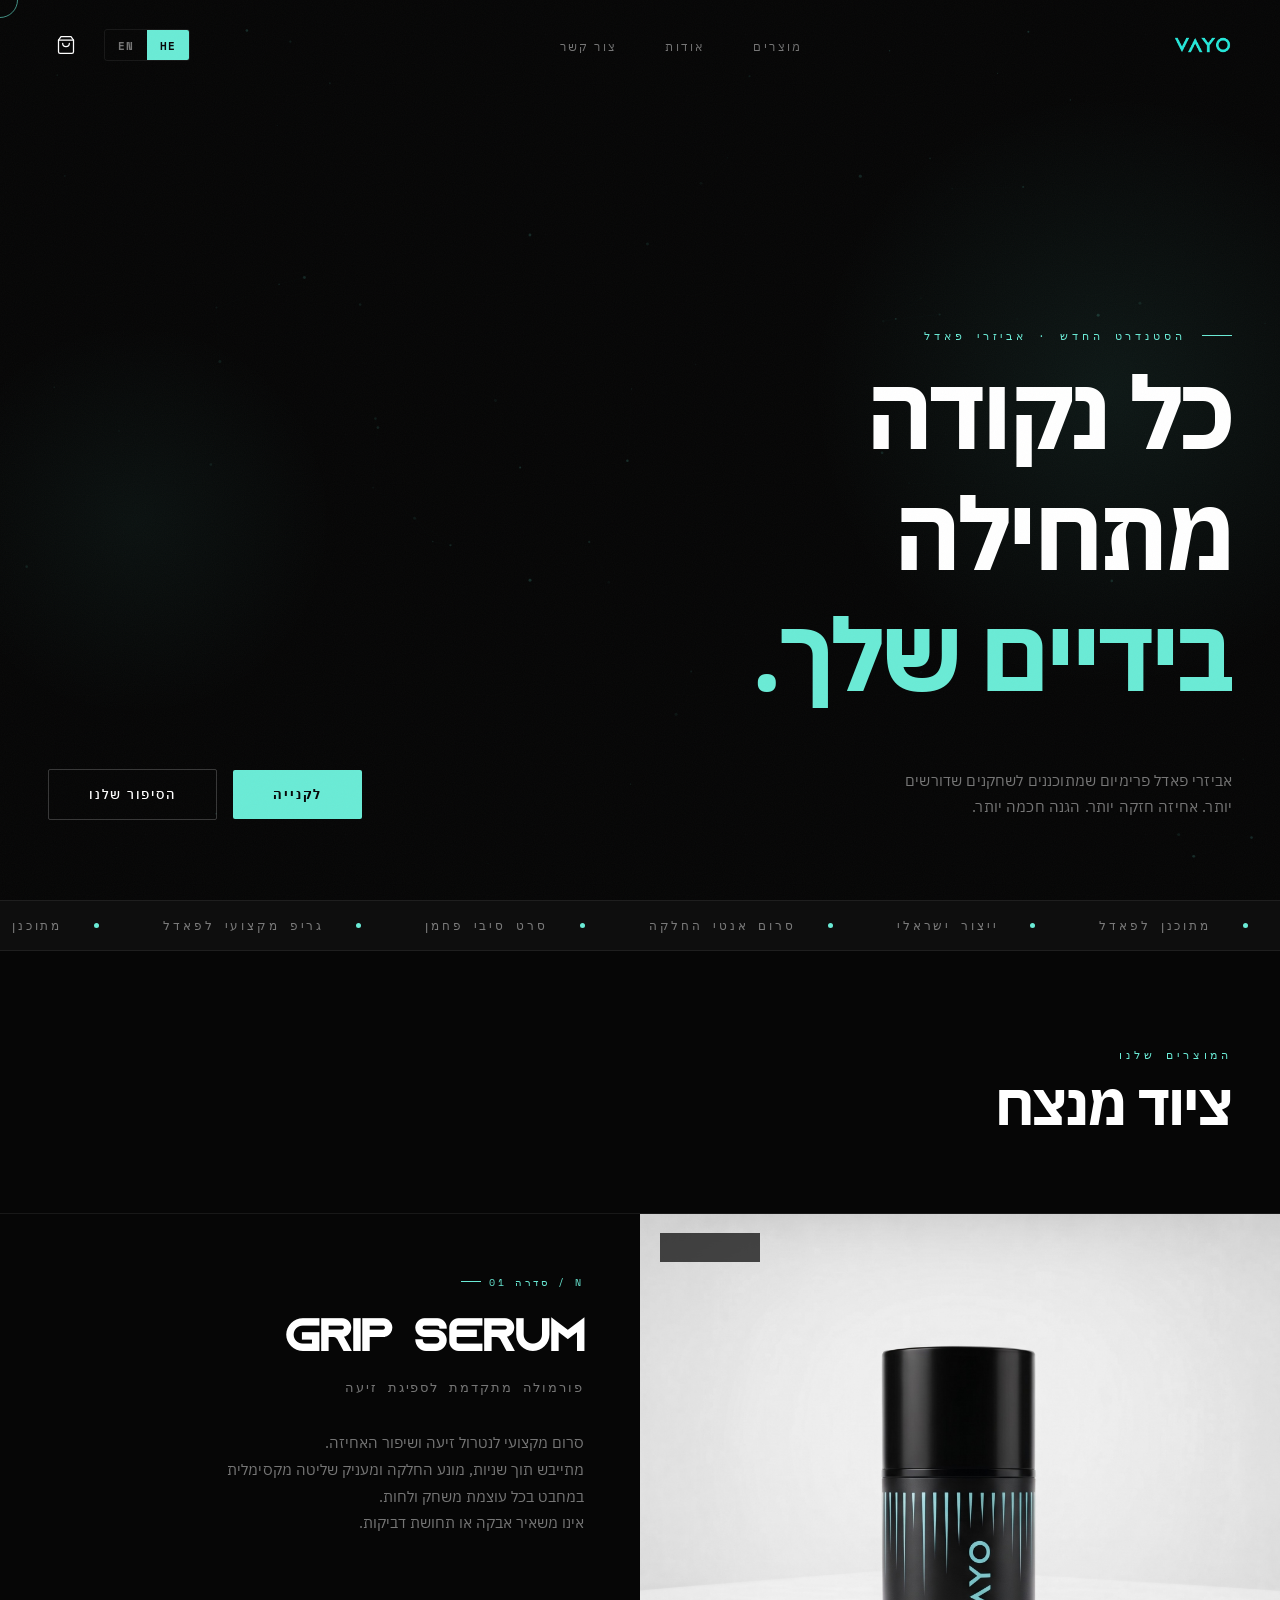
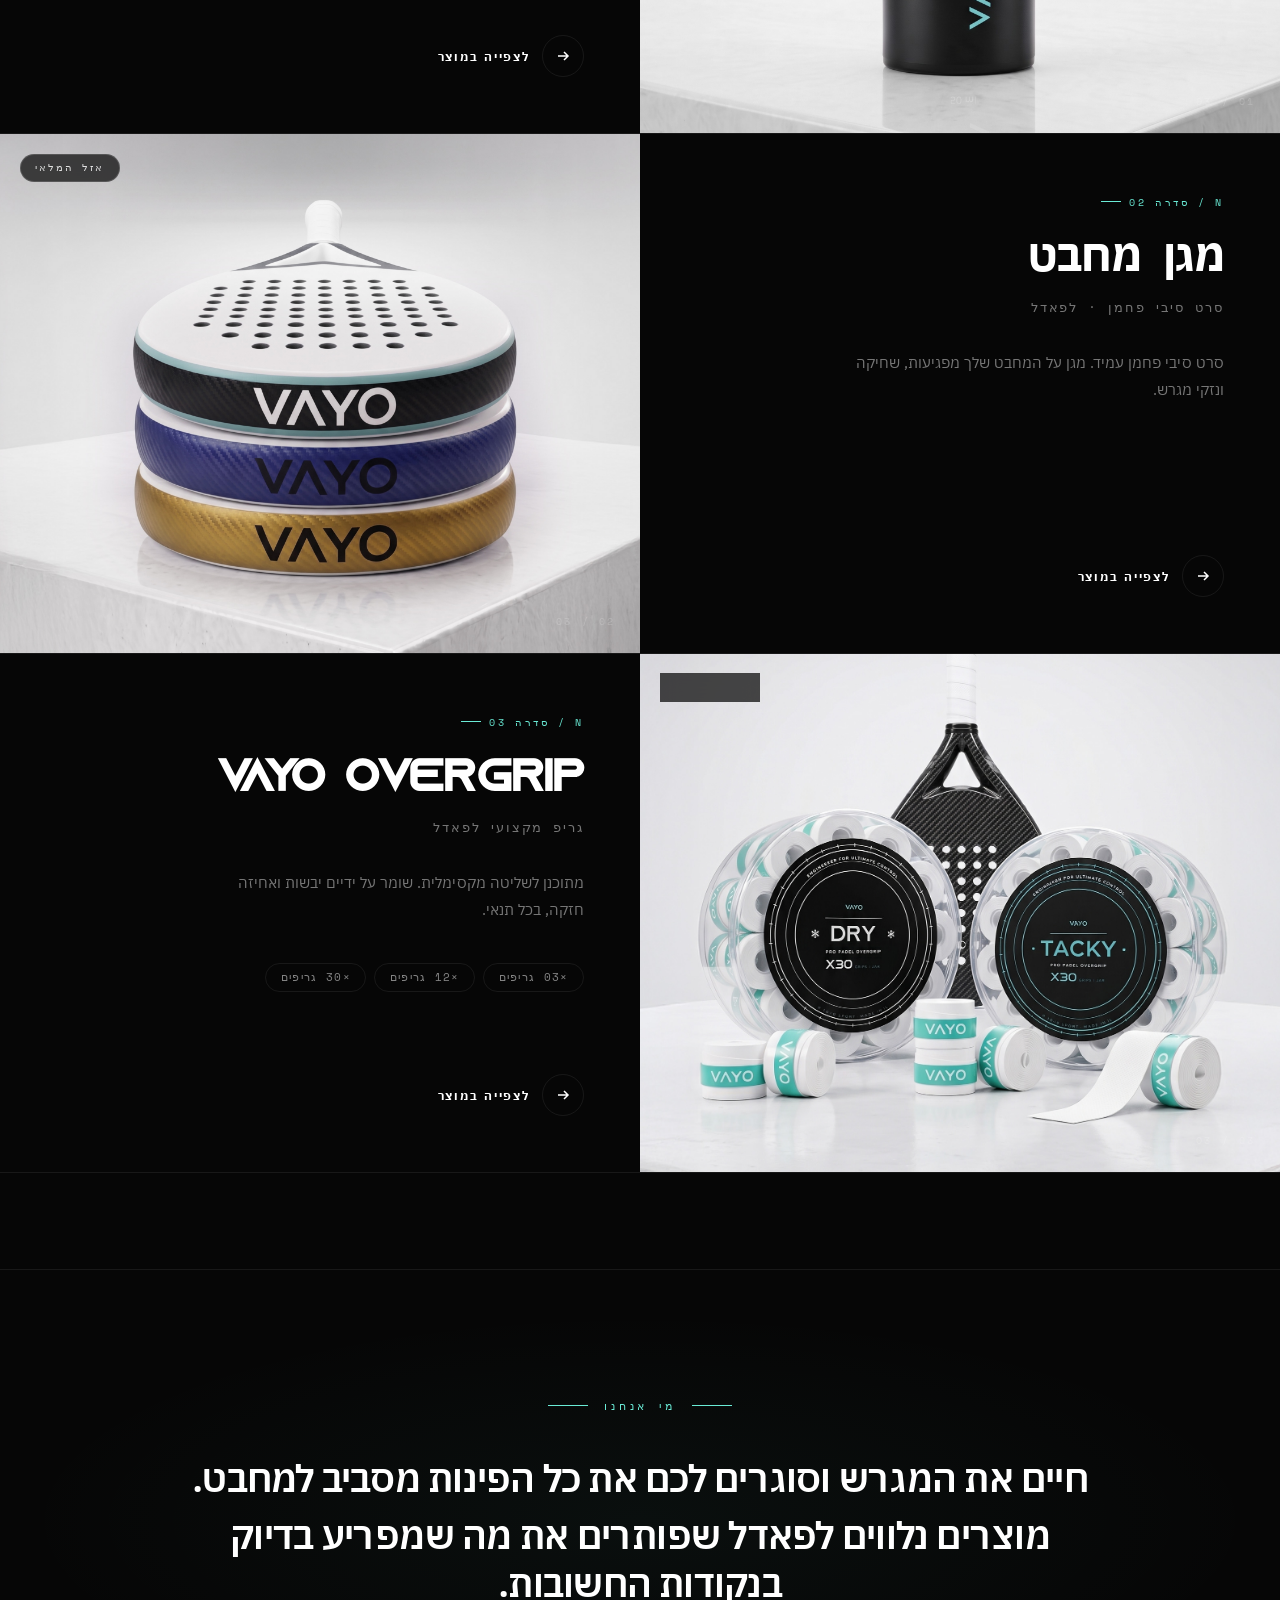
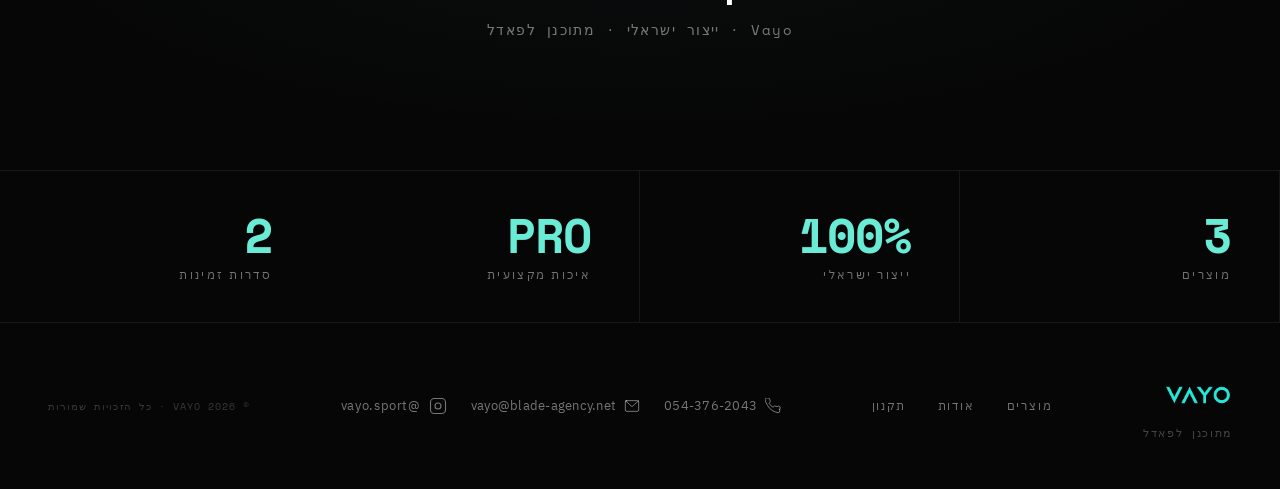
==== html/index.html @ 32f549f0 "VAYO Sport — full site with Morning pre-order payment integration - Morning (Green Invoice) checkout" ====
<!DOCTYPE html>
<html lang="en">
<head>
  <meta charset="UTF-8" />
  <meta name="viewport" content="width=device-width, initial-scale=1.0" />
  <meta name="description" content="VAYO - Premium padel accessories engineered for performance." />
  <title>VAYO - Padel Accessories</title>
  <link rel="stylesheet" href="css/style.css?v=14" />
  <link rel="preconnect" href="https://fonts.googleapis.com" />
  <link rel="preconnect" href="https://fonts.gstatic.com" crossorigin />
  <link href="https://fonts.googleapis.com/css2?family=Space+Grotesk:wght@300;400;500;600;700&family=Space+Mono:wght@400;700&family=IBM+Plex+Sans+Hebrew:wght@300;400;500;700&display=swap" rel="stylesheet" />
  <!-- Meta Pixel Code -->
  <script>
  !function(f,b,e,v,n,t,s)
  {if(f.fbq)return;n=f.fbq=function(){n.callMethod?
  n.callMethod.apply(n,arguments):n.queue.push(arguments)};
  if(!f._fbq)f._fbq=n;n.push=n;n.loaded=!0;n.version='2.0';
  n.queue=[];t=b.createElement(e);t.async=!0;
  t.src=v;s=b.getElementsByTagName(e)[0];
  s.parentNode.insertBefore(t,s)}(window, document,'script',
  'https://connect.facebook.net/en_US/fbevents.js');
  fbq('init', '1798460304676639');
  fbq('track', 'PageView');
  </script>
  <noscript><img height="1" width="1" style="display:none"
  src="https://www.facebook.com/tr?id=1798460304676639&ev=PageView&noscript=1"
  /></noscript>
  <!-- End Meta Pixel Code -->
</head>
<body>

  <!-- CUSTOM CURSOR -->
  <div class="cursor-dot"></div>
  <div class="cursor-ring"></div>

  <!-- LOADER -->
  <div id="loader">
    <div class="loader-logo-wrap">
      <img src="images/vayo-logo.png" alt="VAYO" class="loader-logo-img" />
    </div>
    <div class="loader-line"></div>
  </div>

  <!-- NAV -->
  <nav>
    <a href="index.html" class="nav-logo">
      <img src="images/vayo-logo.png" alt="VAYO" class="nav-logo-img" />
    </a>
    <ul class="nav-center">
      <li><a href="#contact" data-i18n="nav_contact">Contact</a></li>
      <li><a href="#about" data-i18n="nav_about">About</a></li>
      <li><a href="/padel/" class="nav-game-link" data-i18n="nav_game">משחק</a></li>
      <li><a href="#products" data-i18n="nav_products">Products</a></li>
    </ul>
    <div class="nav-right">
      <button class="hamburger" aria-label="Menu">
        <span></span><span></span><span></span>
      </button>
      <div class="lang-toggle">
        <button class="lang-btn" data-lang="en">EN</button>
        <button class="lang-btn active" data-lang="he">HE</button>
      </div>
    </div>
  </nav>

  <!-- MOBILE MENU -->
  <div class="mobile-menu">
        <a href="#contact" data-i18n="nav_contact">Contact</a>
    <a href="#about" data-i18n="nav_about">About</a>
    <a href="/padel/" class="nav-game-link" data-i18n="nav_game">משחק</a>
    <a href="#products" data-i18n="nav_products">Products</a>

    <div class="mobile-lang">
      <button class="lang-btn" data-lang="en">EN</button>
      <button class="lang-btn active" data-lang="he">HE</button>
    </div>
  </div>

  <!-- HERO -->
  <section class="hero">
    <!-- VIDEO BACKGROUND -->
    <div class="hero-video-wrap">
      <video autoplay muted loop playsinline preload="auto">
        <source src="images/hero.mp4" type="video/mp4" />
      </video>
      <div class="hero-video-overlay"></div>
    </div>
    <canvas id="hero-canvas"></canvas>
    <div class="hero-bg-glow"></div>
    <div class="hero-bg-glow2"></div>
    <div class="hero-eyebrow mono-el" data-i18n="hero_badge">New Standard · Padel Accessories</div>
    <h1 class="hero-title">
      <span class="hero-title-line"><span class="cascade-wrap"><span class="cascade" data-i18n="hero_line1">EVERY POINT</span></span></span>
      <span class="hero-title-line"><span class="cascade-wrap"><span class="cascade" data-i18n="hero_line2">STARTS IN</span></span></span>
      <span class="hero-title-line"><span class="cascade-wrap teal"><span class="cascade" data-i18n="hero_line3">YOUR HAND.</span></span></span>
    </h1>
    <div class="hero-bottom">
      <p class="hero-desc" data-i18n="hero_desc">
        Premium padel accessories engineered for players who demand more. Grip harder. Protect smarter.
      </p>
      <div class="hero-actions">
        <a href="#products" class="btn-primary"><span data-i18n="btn_shop">Shop Now</span></a>
        <a href="#about" class="btn-outline" data-i18n="btn_story">Our Story</a>
      </div>
    </div>
  </section>

  <!-- MARQUEE -->
  <div class="marquee-wrap">
    <div class="marquee-track">
      <!-- doubled for seamless loop -->
      <div class="marquee-item"><span data-i18n="marquee1">PRO PADEL OVERGRIP</span><span class="marquee-dot"></span></div>
      <div class="marquee-item"><span data-i18n="marquee2">CARBON FIBER TAPE</span><span class="marquee-dot"></span></div>
      <div class="marquee-item"><span data-i18n="marquee3">ANTI-SLIP SERUM</span><span class="marquee-dot"></span></div>
      <div class="marquee-item"><span data-i18n="marquee4">MADE IN ISRAEL</span><span class="marquee-dot"></span></div>
      <div class="marquee-item"><span data-i18n="marquee5">ENGINEERED FOR PADEL</span><span class="marquee-dot"></span></div>
      <div class="marquee-item"><span data-i18n="marquee1">PRO PADEL OVERGRIP</span><span class="marquee-dot"></span></div>
      <div class="marquee-item"><span data-i18n="marquee2">CARBON FIBER TAPE</span><span class="marquee-dot"></span></div>
      <div class="marquee-item"><span data-i18n="marquee3">ANTI-SLIP SERUM</span><span class="marquee-dot"></span></div>
      <div class="marquee-item"><span data-i18n="marquee4">MADE IN ISRAEL</span><span class="marquee-dot"></span></div>
      <div class="marquee-item"><span data-i18n="marquee5">ENGINEERED FOR PADEL</span><span class="marquee-dot"></span></div>
    </div>
  </div>

  <!-- PRODUCTS -->
  <section id="products" class="products-section">
    <div class="products-header reveal">
      <div>
        <div class="section-eyebrow mono-el" data-i18n="sec_products_label">Our Products</div>
        <h2 class="section-title" data-i18n="sec_products_title">GEAR UP</h2>
      </div>
    </div>

    <!-- SERUM - 01 -->
    <a href="pages/serum.html" class="product-row reveal">
      <div class="product-visual">
        <img src="images/products/serum-h.jpg?v=2" alt="EXTREME DRY HAND" />
        <div class="product-num mono-el">01 / 03</div>
        <span class="sold-out-badge" data-i18n="sold_out">SOLD OUT</span>
      </div>
      <div class="product-info">
        <div class="product-info-top">
          <div class="product-series-tag mono-el" data-i18n="p3_series">N / SERIES 01</div>
          <h3 class="product-name-large" data-i18n="p3_name">GRIP SERUM</h3>
          <div class="product-sub mono-el" data-i18n="p3_sub">Anti-Slip Formula</div>
          <p class="product-desc" data-i18n="p3_desc">A revolutionary anti-slip serum that maximizes grip performance. One spray. Total control.</p>
        </div>
        <div class="product-info-bottom">
          <div class="product-arrow-link">
            <span data-i18n="p3_link">View Product</span>
            <div class="arrow-circle"><svg width="16" height="16" viewBox="0 0 16 16" fill="none" stroke="currentColor" stroke-width="1.5"><path d="M3 8h10M9 4l4 4-4 4"/></svg></div>
          </div>
        </div>
      </div>
    </a>

    <!-- FRAME PROTECTOR - 02 -->
    <a href="pages/frame-protector.html" class="product-row reverse reveal">
      <div class="product-visual">
        <img src="images/products/frame-general-h.jpg" alt="FRAME PROTECTOR" />
        <div class="product-num mono-el">02 / 03</div>
        <span class="sold-out-badge" data-i18n="sold_out">SOLD OUT</span>
      </div>
      <div class="product-info">
        <div class="product-info-top">
          <div class="product-series-tag mono-el" data-i18n="p2_series">N / SERIES 02</div>
          <h3 class="product-name-large" data-i18n="p2_name">FRAME PROTECTOR</h3>
          <div class="product-sub mono-el" data-i18n="p2_sub">Carbon Fiber Tape · For Padel</div>
          <p class="product-desc" data-i18n="p2_desc">High resistance carbon fiber tape. Shields your racket from impacts, abrasion and court damage.</p>
        </div>
        <div class="product-info-bottom">
          <div class="product-arrow-link">
            <span data-i18n="p2_link">View Product</span>
            <div class="arrow-circle"><svg width="16" height="16" viewBox="0 0 16 16" fill="none" stroke="currentColor" stroke-width="1.5"><path d="M3 8h10M9 4l4 4-4 4"/></svg></div>
          </div>
        </div>
      </div>
    </a>

    <!-- GRIP - 03 -->
    <a href="pages/grip.html" class="product-row reveal">
      <div class="product-visual">
        <img src="images/products/grip-general-h.jpg" alt="VAYO Overgrip" onerror="this.style.display='none'" />
        <div class="product-num mono-el">03 / 03</div>
        <span class="sold-out-badge" data-i18n="sold_out">SOLD OUT</span>
      </div>
      <div class="product-info">
        <div class="product-info-top">
          <div class="product-series-tag mono-el" data-i18n="p1_series">N / SERIES 03</div>
          <h3 class="product-name-large" data-i18n="p1_name">VAYO Overgrip</h3>
          <div class="product-sub mono-el" data-i18n="p1_sub">Pro Padel Overgrip</div>
          <p class="product-desc" data-i18n="p1_desc">Engineered for ultimate control. Keeps hands dry, grip firm, no matter the conditions.</p>
          <div class="product-chips">
            <span class="chip" data-i18n="p1_chip1">×03 Grips</span>
            <span class="chip" data-i18n="p1_chip2">×12 Grips</span>
            <span class="chip" data-i18n="p1_chip3">×30 Grips</span>
          </div>
        </div>
        <div class="product-info-bottom">
          <div class="product-arrow-link">
            <span data-i18n="p1_link">View Product</span>
            <div class="arrow-circle"><svg width="16" height="16" viewBox="0 0 16 16" fill="none" stroke="currentColor" stroke-width="1.5"><path d="M3 8h10M9 4l4 4-4 4"/></svg></div>
          </div>
        </div>
      </div>
    </a>

  </section>

  <!-- MANIFESTO -->
  <section id="about" class="manifesto-section">
    <div class="manifesto-bg"></div>
    <div class="manifesto-inner">
      <div class="manifesto-eyebrow mono-el reveal" data-i18n="manifesto_eyebrow">מי אנחנו</div>
      <p class="manifesto-text reveal reveal-delay-1" data-i18n="manifesto_text1">
        חיים את המגרש וסוגרים לכם את כל הפינות מסביב&nbsp;למחבט.
      </p>
      <p class="manifesto-text reveal reveal-delay-1" data-i18n="manifesto_text2">
        מוצרים נלווים לפאדל שפותרים את מה שמפריע בדיוק בנקודות החשובות.
      </p>
      <p class="manifesto-sub mono-el reveal reveal-delay-2" data-i18n="manifesto_sub">
        Vayo · Made in Israel · Engineered for Padel
      </p>
    </div>
  </section>

  <!-- STATS -->
  <div class="stats-strip reveal">
    <div class="stat-cell">
      <div class="stat-num mono-el" data-i18n="s1_num">3</div>
      <div class="stat-lbl" data-i18n="s1_lbl">Products</div>
    </div>
    <div class="stat-cell">
      <div class="stat-num mono-el" data-i18n="s2_num">100%</div>
      <div class="stat-lbl" data-i18n="s2_lbl">Made in IL</div>
    </div>
    <div class="stat-cell">
      <div class="stat-num mono-el" data-i18n="s3_num">PRO</div>
      <div class="stat-lbl" data-i18n="s3_lbl">Grade Quality</div>
    </div>
    <div class="stat-cell">
      <div class="stat-num mono-el" data-i18n="s4_num">2</div>
      <div class="stat-lbl" data-i18n="s4_lbl">Series Live</div>
    </div>
  </div>

  <!-- FOOTER -->
  <footer id="contact">
    <div class="footer-inner">
      <div>
        <img src="images/vayo-logo.png" alt="VAYO" class="footer-logo-img" />
        <div class="footer-sub mono-el" data-i18n="footer_sub">Engineered for Padel</div>
      </div>
      <div class="footer-links">
        <a href="#products" data-i18n="f_products">Products</a>
        <a href="#about" data-i18n="f_about">About</a>
        <a href="pages/terms.html" data-i18n="f_terms">תקנון</a>
      </div>
      <div class="footer-contact">
        <a href="tel:0543762043" class="footer-email">
          <svg width="16" height="16" viewBox="0 0 24 24" fill="none" stroke="currentColor" stroke-width="1.5" stroke-linecap="round" stroke-linejoin="round">
            <path d="M22 16.92v3a2 2 0 01-2.18 2 19.79 19.79 0 01-8.63-3.07A19.5 19.5 0 013.07 9.8a19.79 19.79 0 01-3.07-8.63A2 2 0 012 0h3a2 2 0 012 1.72c.127.96.361 1.903.7 2.81a2 2 0 01-.45 2.11L6.09 7.91a16 16 0 006 6l1.27-1.27a2 2 0 012.11-.45c.907.339 1.85.573 2.81.7A2 2 0 0122 16.92z"/>
          </svg>
          <span>054-376-2043</span>
        </a>
        <a href="mailto:vayo@blade-agency.net" class="footer-email">
          <svg width="16" height="16" viewBox="0 0 24 24" fill="none" stroke="currentColor" stroke-width="1.5" stroke-linecap="round" stroke-linejoin="round">
            <rect x="2" y="4" width="20" height="16" rx="2"/>
            <polyline points="2,4 12,13 22,4"/>
          </svg>
          <span>vayo@blade-agency.net</span>
        </a>
        <a href="https://www.instagram.com/vayo.sport/" target="_blank" rel="noopener noreferrer" class="footer-instagram">
          <svg width="18" height="18" viewBox="0 0 24 24" fill="none" stroke="currentColor" stroke-width="1.5" stroke-linecap="round" stroke-linejoin="round">
            <rect x="2" y="2" width="20" height="20" rx="5" ry="5"/>
            <circle cx="12" cy="12" r="4"/>
            <circle cx="17.5" cy="6.5" r="0.5" fill="currentColor" stroke="none"/>
          </svg>
          <span>@vayo.sport</span>
        </a>
      </div>
      <div class="footer-copy mono-el" data-i18n="footer_copy">© 2024 VAYO · ALL RIGHTS RESERVED</div>
    </div>
  </footer>

  <script src="js/main.js?v=6"></script>
  <script src="js/cart.js"></script>
  <script src="js/hero-bg.js?v=2"></script>
</body>
</html>
---- html/css/style.css ----
/* ============================
   VAYO — Complete Redesign
   ============================ */

@import url('https://fonts.googleapis.com/css2?family=Space+Grotesk:wght@300;400;500;600;700&family=Space+Mono:ital,wght@0,400;0,700;1,400&family=IBM+Plex+Sans+Hebrew:wght@300;400;500;700&display=swap');

@font-face {
  font-family: 'Azonix';
  src: url('../fonts/Azonix.woff') format('woff');
  font-weight: 400;
  font-style: normal;
  font-display: swap;
}

:root {
  --black:    #060606;
  --dark:     #0e0e0e;
  --card:     #141414;
  --border:   rgba(255,255,255,0.07);
  --teal:     #6AEBD6;
  --teal-mid: rgba(106,235,214,0.15);
  --teal-glow:rgba(106,235,214,0.35);
  --white:    #FFFFFF;
  --gray:     rgba(255,255,255,0.45);
  --gray2:    rgba(255,255,255,0.12);
  --font:     'Space Grotesk', 'IBM Plex Sans Hebrew', sans-serif;
  --mono:     'Space Mono', monospace;
  --he:       'IBM Plex Sans Hebrew', sans-serif;
  --azonix:   'Azonix', sans-serif;
}

/* ---- Reset ---- */
*, *::before, *::after { box-sizing: border-box; margin: 0; padding: 0; }
html { scroll-behavior: smooth; }

body {
  background: var(--black);
  color: var(--white);
  font-family: var(--font);
  overflow-x: hidden;
  cursor: none;
  direction: ltr;
  text-align: left;
}
body.rtl {
  direction: rtl;
  text-align: right;
  font-family: var(--he);
}
body.rtl .mono-el { font-family: var(--mono); }


a { color: inherit; text-decoration: none; }
img { max-width: 100%; display: block; }
button { cursor: none; border: none; background: none; font-family: inherit; }
ul { list-style: none; }

/* ============================
   NOISE OVERLAY
   ============================ */
body::after {
  content: '';
  position: fixed;
  inset: 0;
  pointer-events: none;
  z-index: 9999;
  opacity: 0.03;
  background-image: url("data:image/svg+xml,%3Csvg viewBox='0 0 200 200' xmlns='http://www.w3.org/2000/svg'%3E%3Cfilter id='n'%3E%3CfeTurbulence type='fractalNoise' baseFrequency='0.9' numOctaves='4' stitchTiles='stitch'/%3E%3C/filter%3E%3Crect width='100%25' height='100%25' filter='url(%23n)'/%3E%3C/svg%3E");
  background-size: 200px;
}

/* ============================
   CUSTOM CURSOR
   ============================ */
.cursor-dot {
  position: fixed;
  width: 8px; height: 8px;
  background: var(--teal);
  border-radius: 50%;
  pointer-events: none;
  z-index: 10000;
  transform: translate(-50%, -50%);
  transition: width 0.2s, height 0.2s, background 0.2s;
  mix-blend-mode: difference;
}
.cursor-ring {
  position: fixed;
  width: 36px; height: 36px;
  border: 1px solid rgba(106,235,214,0.6);
  border-radius: 50%;
  pointer-events: none;
  z-index: 9999;
  transform: translate(-50%, -50%);
  transition: width 0.4s ease, height 0.4s ease, border-color 0.3s;
}
.cursor-ring.expand { width: 60px; height: 60px; border-color: var(--teal); }

/* ============================
   LOADER
   ============================ */
#loader {
  position: fixed;
  inset: 0;
  background: var(--black);
  z-index: 10001;
  display: flex;
  align-items: center;
  justify-content: center;
  transition: opacity 0.6s ease, visibility 0.6s ease;
}
#loader.hidden { opacity: 0; visibility: hidden; }
.loader-logo-wrap {
  opacity: 0;
  transform: scale(0.85);
  animation: loaderLogoIn 0.7s cubic-bezier(0.16,1,0.3,1) 0.1s forwards;
}
.loader-logo-img {
  height: 80px;
  width: auto;
  display: block;
}
@keyframes loaderLogoIn {
  to { opacity: 1; transform: scale(1); }
}
.loader-line {
  position: absolute;
  bottom: 0; left: 0;
  height: 2px;
  background: var(--teal);
  width: 0%;
  animation: loaderLine 1.4s cubic-bezier(0.16,1,0.3,1) 0.4s forwards;
}
@keyframes loaderLine {
  to { width: 100%; }
}

/* ============================
   NAV
   ============================ */
nav {
  position: fixed;
  top: 0; left: 0; right: 0;
  z-index: 500;
  display: flex;
  align-items: center;
  justify-content: space-between;
  direction: ltr;
  padding: 1.5rem 3rem;
  mix-blend-mode: normal;
  transition: background 0.4s ease, backdrop-filter 0.4s ease, border-color 0.4s ease;
}
.nav-right { order: 1; }
.nav-center { order: 2; }
.nav-logo  { order: 3; }
nav.scrolled {
  background: rgba(6,6,6,0.9);
  backdrop-filter: blur(20px);
  border-bottom: 1px solid var(--border);
}
.nav-logo {
  display: flex;
  align-items: center;
}
.nav-logo-img {
  height: 42px;
  width: auto;
  display: block;
}
.footer-logo-img {
  height: 48px;
  width: auto;
  display: block;
}
.nav-center {
  display: flex;
  gap: 3rem;
}
.nav-center a {
  font-size: 0.75rem;
  letter-spacing: 0.2em;
  text-transform: uppercase;
  color: var(--gray);
  transition: color 0.2s;
  position: relative;
}
.nav-center a::after {
  content: '';
  position: absolute;
  bottom: -3px; left: 0; right: 0;
  height: 1px;
  background: var(--teal);
  transform: scaleX(0);
  transform-origin: left;
  transition: transform 0.3s;
}
.nav-center a:hover { color: var(--white); }
.nav-center a:hover::after { transform: scaleX(1); }
.nav-right { display: flex; align-items: center; gap: 1.5rem; }
.lang-toggle {
  display: flex;
  border: 1px solid var(--border);
  border-radius: 3px;
  overflow: hidden;
}
.lang-btn {
  padding: 0.4rem 0.8rem;
  font-size: 0.7rem;
  font-weight: 700;
  letter-spacing: 0.1em;
  color: var(--gray);
  transition: all 0.2s;
  font-family: var(--mono);
}
.lang-btn.active { background: var(--teal); color: var(--black); }
.hamburger {
  display: none;
  flex-direction: column;
  gap: 5px;
}
.hamburger span {
  display: block; width: 24px; height: 1.5px;
  background: var(--white);
  transition: all 0.3s;
}

/* ============================
   HERO
   ============================ */
.hero {
  position: relative;
  height: 100vh;
  min-height: 640px;
  display: flex;
  flex-direction: column;
  justify-content: flex-end;
  padding: 0 3rem 5rem;
  overflow: hidden;
}
.hero-video-wrap {
  position: absolute;
  inset: 0;
  z-index: 0;
  overflow: hidden;
}
.hero-video-wrap video {
  width: 100%;
  height: 100%;
  object-fit: cover;
  object-position: center;
}
.hero-video-overlay {
  position: absolute;
  inset: 0;
  background: linear-gradient(
    180deg,
    rgba(6,6,6,0.55) 0%,
    rgba(6,6,6,0.3) 40%,
    rgba(6,6,6,0.75) 100%
  );
}
#hero-canvas {
  position: absolute;
  inset: 0;
  width: 100%;
  height: 100%;
  pointer-events: all;
  z-index: 1;
  opacity: 0.4;
}
.hero-eyebrow,
.hero-title,
.hero-bottom { position: relative; z-index: 2; pointer-events: none; }
.hero .hero-actions a,
.hero .hero-actions button { pointer-events: all; }
.hero-bg-glow,
.hero-bg-glow2 { position: absolute; z-index: 1; pointer-events: none; }

/* Cascade text */
.cascade-wrap {
  display: inline-block;
  vertical-align: top;
  line-height: inherit;
}
.cascade-wrap.teal { color: var(--teal); }
.cascade {
  display: inline-flex;
  line-height: inherit;
}
.hero-bg-glow {
  position: absolute;
  width: 600px; height: 600px;
  background: radial-gradient(circle, rgba(106,235,214,0.08) 0%, transparent 70%);
  top: 10%; right: -10%;
  pointer-events: none;
}
.hero-bg-glow2 {
  position: absolute;
  width: 400px; height: 400px;
  background: radial-gradient(circle, rgba(106,235,214,0.05) 0%, transparent 70%);
  bottom: 20%; left: -5%;
  pointer-events: none;
}
.hero-eyebrow {
  font-family: var(--mono);
  font-size: 0.7rem;
  letter-spacing: 0.35em;
  text-transform: uppercase;
  color: var(--teal);
  margin-bottom: 1.25rem;
  display: flex;
  align-items: center;
  gap: 1rem;
  opacity: 0;
  transform: translateY(20px);
  animation: fadeUp 0.8s cubic-bezier(0.16,1,0.3,1) 1.2s forwards;
}
.hero-eyebrow::before {
  content: '';
  width: 30px; height: 1px;
  background: var(--teal);
}
.hero-title {
  font-size: clamp(3rem, 8vw, 9.5rem);
  font-weight: 700;
  line-height: 0.92;
  letter-spacing: -0.03em;
  text-transform: uppercase;
  margin-bottom: 2.5rem;
}
.hero-title-line {
  display: block;
  overflow: hidden;
  padding-bottom: 0.18em;
}
.hero-title-line > span {
  display: inline-block;
  transform: translateY(105%);
  animation: titleReveal 0.9s cubic-bezier(0.16,1,0.3,1) forwards;
}
.hero-title-line:nth-child(1) > span { animation-delay: 1.0s; }
.hero-title-line:nth-child(2) > span { animation-delay: 1.15s; }
.hero-title-line:nth-child(3) > span { animation-delay: 1.3s; }
.hero-title-line .teal { color: var(--teal); }
.hero-bottom {
  display: flex;
  align-items: flex-end;
  justify-content: space-between;
  gap: 2rem;
  opacity: 0;
  animation: fadeUp 0.8s cubic-bezier(0.16,1,0.3,1) 1.5s forwards;
}
.hero-desc {
  max-width: 340px;
  font-size: 0.95rem;
  color: var(--gray);
  line-height: 1.75;
  letter-spacing: 0.01em;
}
.hero-actions { display: flex; gap: 1rem; align-items: center; flex-shrink: 0; }
@keyframes fadeUp {
  to { opacity: 1; transform: translateY(0); }
}
@keyframes titleReveal {
  to { transform: translateY(0); }
}

/* ============================
   MARQUEE
   ============================ */
.marquee-wrap {
  overflow: hidden;
  border-top: 1px solid var(--border);
  border-bottom: 1px solid var(--border);
  padding: 1rem 0;
  background: var(--dark);
}
.marquee-track {
  display: flex;
  gap: 0;
  animation: marquee 20s linear infinite;
  width: max-content;
  direction: ltr;
}
.marquee-item {
  display: flex;
  align-items: center;
  gap: 2rem;
  padding: 0 2rem;
  white-space: nowrap;
  font-family: var(--mono);
  font-size: 0.72rem;
  letter-spacing: 0.25em;
  text-transform: uppercase;
  color: var(--gray);
}
.marquee-dot {
  width: 5px; height: 5px;
  background: var(--teal);
  border-radius: 50%;
  flex-shrink: 0;
}
@keyframes marquee {
  from { transform: translateX(0); }
  to   { transform: translateX(-50%); }
}

/* ============================
   BTNs
   ============================ */
.btn-primary {
  display: inline-flex;
  align-items: center;
  gap: 0.6rem;
  padding: 1rem 2.5rem;
  background: var(--teal);
  color: var(--black);
  font-weight: 700;
  font-size: 0.8rem;
  letter-spacing: 0.15em;
  text-transform: uppercase;
  border-radius: 2px;
  position: relative;
  overflow: hidden;
  transition: all 0.3s;
}
.btn-primary::before {
  content: '';
  position: absolute;
  inset: 0;
  background: #fff;
  transform: translateX(-101%);
  transition: transform 0.3s cubic-bezier(0.16,1,0.3,1);
}
.btn-primary:hover::before { transform: translateX(0); }
.btn-primary span { position: relative; z-index: 1; }
.btn-outline {
  display: inline-flex;
  align-items: center;
  gap: 0.6rem;
  padding: 1rem 2.5rem;
  border: 1px solid rgba(255,255,255,0.2);
  color: var(--white);
  font-weight: 500;
  font-size: 0.8rem;
  letter-spacing: 0.15em;
  text-transform: uppercase;
  border-radius: 2px;
  transition: all 0.3s;
}
.btn-outline:hover { border-color: var(--teal); color: var(--teal); }

/* ============================
   PRODUCTS — FULL WIDTH STACKED
   ============================ */
.products-section { padding: 6rem 0; }
.products-header {
  padding: 0 3rem;
  margin-bottom: 5rem;
  display: flex;
  align-items: flex-end;
  justify-content: space-between;
  gap: 2rem;
}
.section-eyebrow {
  font-family: var(--mono);
  font-size: 0.68rem;
  letter-spacing: 0.35em;
  text-transform: uppercase;
  color: var(--teal);
  margin-bottom: 0.75rem;
}
.section-title {
  font-size: clamp(2.2rem, 4.5vw, 4.5rem);
  font-weight: 700;
  letter-spacing: -0.03em;
  line-height: 1;
  text-transform: uppercase;
}

/* Product Row */
.product-row {
  display: grid;
  grid-template-columns: 1fr 1fr;
  border-top: 1px solid var(--border);
  min-height: 520px;
  position: relative;
  overflow: hidden;
  transition: background 0.4s;
}
.product-row:last-child { border-bottom: 1px solid var(--border); }
.product-row:hover { background: var(--dark); }
.product-row.reverse .product-visual { order: 2; }
.product-row.reverse .product-info  { order: 1; }

.product-visual {
  position: relative;
  background: var(--card);
  overflow: hidden;
  display: flex;
  align-items: center;
  justify-content: center;
  min-height: 420px;
}
.product-visual img {
  width: 100%; height: 100%;
  object-fit: cover;
  transition: transform 0.8s cubic-bezier(0.16,1,0.3,1);
}
.product-row:hover .product-visual img { transform: scale(1.04); }
.product-placeholder-large {
  display: none;
  flex-direction: column;
  align-items: center;
  justify-content: center;
  gap: 1.5rem;
  color: rgba(255,255,255,0.15);
  height: 100%;
  width: 100%;
  position: absolute;
  inset: 0;
}
.product-placeholder-large svg { stroke: rgba(106,235,214,0.2); }
.product-placeholder-large span {
  font-family: var(--mono);
  font-size: 0.65rem;
  letter-spacing: 0.3em;
  text-transform: uppercase;
  color: rgba(106,235,214,0.3);
}
.product-num {
  position: absolute;
  bottom: 1.5rem; right: 1.5rem;
  font-family: var(--mono);
  font-size: 0.65rem;
  letter-spacing: 0.25em;
  color: rgba(255,255,255,0.2);
}

.product-info {
  padding: 3.5rem;
  display: flex;
  flex-direction: column;
  justify-content: space-between;
  position: relative;
}
.product-info-top {}
.product-series-tag {
  display: inline-flex;
  align-items: center;
  gap: 0.5rem;
  font-family: var(--mono);
  font-size: 0.65rem;
  letter-spacing: 0.25em;
  text-transform: uppercase;
  color: var(--teal);
  margin-bottom: 1.75rem;
}
.product-series-tag::before {
  content: '';
  width: 20px; height: 1px;
  background: var(--teal);
}
.product-name-large {
  font-size: clamp(2.2rem, 3.5vw, 4rem);
  font-weight: 700;
  text-transform: uppercase;
  letter-spacing: -0.02em;
  line-height: 1;
  margin-bottom: 1rem;
}
.product-sub {
  font-size: 0.8rem;
  letter-spacing: 0.15em;
  text-transform: uppercase;
  color: var(--gray);
  margin-bottom: 2rem;
  font-family: var(--mono);
}
.product-desc {
  font-size: 0.95rem;
  color: var(--gray);
  line-height: 1.75;
  max-width: 380px;
  margin-bottom: 2.5rem;
}
.product-chips {
  display: flex;
  flex-wrap: wrap;
  gap: 0.5rem;
  margin-bottom: 3rem;
}
.chip {
  padding: 0.35rem 0.9rem;
  border: 1px solid var(--border);
  border-radius: 100px;
  font-size: 0.68rem;
  letter-spacing: 0.12em;
  text-transform: uppercase;
  color: rgba(255,255,255,0.5);
  font-family: var(--mono);
  transition: all 0.2s;
}
.chip:hover { border-color: var(--teal); color: var(--teal); }
.chip.active { border-color: var(--teal); color: var(--teal); background: var(--teal-mid); }

.product-info-bottom {
  display: flex;
  align-items: center;
  gap: 2rem;
}
.product-arrow-link {
  display: inline-flex;
  align-items: center;
  gap: 0.75rem;
  font-size: 0.78rem;
  font-weight: 700;
  letter-spacing: 0.15em;
  text-transform: uppercase;
  color: var(--white);
  transition: gap 0.3s;
}
.product-arrow-link:hover { gap: 1.25rem; }
.arrow-circle {
  width: 42px; height: 42px;
  border: 1px solid var(--border);
  border-radius: 50%;
  display: flex;
  align-items: center;
  justify-content: center;
  transition: all 0.3s;
  flex-shrink: 0;
}
.product-arrow-link:hover .arrow-circle {
  background: var(--teal);
  border-color: var(--teal);
}
.product-arrow-link:hover .arrow-circle svg { stroke: var(--black); }
.coming-tag {
  display: inline-flex;
  align-items: center;
  gap: 0.4rem;
  padding: 0.4rem 1rem;
  border: 1px solid rgba(255,255,255,0.15);
  border-radius: 100px;
  font-family: var(--mono);
  font-size: 0.65rem;
  letter-spacing: 0.2em;
  color: rgba(255,255,255,0.35);
  text-transform: uppercase;
}
.sold-out-badge {
  position: absolute;
  top: 1.25rem;
  inset-inline-end: 1.25rem;
  padding: 0.35rem 0.9rem;
  background: rgba(6,6,6,0.72);
  backdrop-filter: blur(8px);
  -webkit-backdrop-filter: blur(8px);
  border: 1px solid rgba(255,255,255,0.15);
  border-radius: 100px;
  font-family: var(--mono);
  font-size: 0.62rem;
  letter-spacing: 0.2em;
  text-transform: uppercase;
  color: rgba(255,255,255,0.85);
}
.btn-sold-out {
  display: inline-flex;
  align-items: center;
  justify-content: center;
  padding: 1rem 2.5rem;
  border: 1px solid rgba(255,255,255,0.15);
  border-radius: 2px;
  font-size: 0.8rem;
  font-weight: 700;
  letter-spacing: 0.15em;
  text-transform: uppercase;
  color: rgba(255,255,255,0.3);
  cursor: not-allowed;
  width: 100%;
}

/* ============================
   BRAND / MANIFESTO
   ============================ */
.manifesto-section {
  padding: 8rem 3rem;
  border-top: 1px solid var(--border);
  position: relative;
  overflow: hidden;
}
.manifesto-bg {
  position: absolute;
  inset: 0;
  background: radial-gradient(ellipse 70% 60% at 50% 50%, rgba(106,235,214,0.04) 0%, transparent 70%);
  pointer-events: none;
}
.manifesto-inner {
  max-width: 900px;
  margin: 0 auto;
  text-align: center;
}
.manifesto-eyebrow {
  font-family: var(--mono);
  font-size: 0.68rem;
  letter-spacing: 0.35em;
  color: var(--teal);
  text-transform: uppercase;
  margin-bottom: 2.5rem;
  display: flex;
  align-items: center;
  justify-content: center;
  gap: 1rem;
}
.manifesto-eyebrow::before,
.manifesto-eyebrow::after {
  content: '';
  width: 40px; height: 1px;
  background: var(--teal);
}
.manifesto-text {
  font-size: clamp(1.4rem, 3vw, 2.6rem);
  font-weight: 600;
  line-height: 1.25;
  letter-spacing: -0.02em;
  color: var(--white);
  margin-bottom: 0.6rem;
}
.manifesto-text:last-of-type {
  margin-bottom: 3rem;
}
.manifesto-text em {
  font-style: normal;
  color: var(--teal);
}
.manifesto-sub {
  font-size: 0.9rem;
  color: var(--gray);
  letter-spacing: 0.1em;
  line-height: 1.75;
}

/* ============================
   STATS STRIP
   ============================ */
.stats-strip {
  display: grid;
  grid-template-columns: repeat(4, 1fr);
  border-top: 1px solid var(--border);
}
.stat-cell {
  padding: 2.5rem 3rem;
  border-right: 1px solid var(--border);
  position: relative;
  overflow: hidden;
}
.stat-cell:last-child { border-right: none; }
.stat-cell::before {
  content: '';
  position: absolute;
  top: 0; left: 0; right: 0;
  height: 2px;
  background: var(--teal);
  transform: scaleX(0);
  transform-origin: left;
  transition: transform 0.5s cubic-bezier(0.16,1,0.3,1);
}
.stat-cell:hover::before { transform: scaleX(1); }
.stat-num {
  font-family: var(--mono);
  font-size: 3rem;
  font-weight: 700;
  color: var(--teal);
  letter-spacing: -0.02em;
  line-height: 1;
  margin-bottom: 0.5rem;
}
.stat-lbl {
  font-size: 0.72rem;
  letter-spacing: 0.2em;
  text-transform: uppercase;
  color: var(--gray);
}

/* ============================
   FOOTER
   ============================ */
footer {
  border-top: 1px solid var(--border);
  padding: 3rem;
}
.footer-inner {
  display: flex;
  align-items: center;
  justify-content: space-between;
  flex-wrap: wrap;
  gap: 2rem;
}
.footer-logo {
  font-family: var(--mono);
  font-size: 1.5rem;
  color: var(--teal);
  letter-spacing: 0.2em;
  font-weight: 700;
}
.footer-sub {
  font-size: 0.7rem;
  color: rgba(255,255,255,0.25);
  letter-spacing: 0.15em;
  text-transform: uppercase;
  margin-top: 0.3rem;
  font-family: var(--mono);
}
.footer-links { display: flex; gap: 2rem; }
.footer-links a {
  font-size: 0.75rem;
  letter-spacing: 0.15em;
  text-transform: uppercase;
  color: var(--gray);
  transition: color 0.2s;
}
.footer-links a:hover { color: var(--teal); }
.footer-contact {
  display: flex;
  align-items: center;
  gap: 1.5rem;
}
.footer-email {
  display: flex;
  align-items: center;
  gap: 0.5rem;
  color: var(--gray);
  font-size: 0.8rem;
  letter-spacing: 0.02em;
  text-transform: none;
  transition: color 0.2s;
}
.footer-email:hover { color: var(--teal); }
.footer-instagram {
  display: flex;
  align-items: center;
  gap: 0.5rem;
  color: var(--gray);
  font-size: 0.8rem;
  letter-spacing: 0.05em;
  transition: color 0.2s;
}
.footer-instagram:hover { color: var(--teal); }
.footer-copy {
  font-family: var(--mono);
  font-size: 0.65rem;
  color: rgba(255,255,255,0.2);
  letter-spacing: 0.1em;
}

/* ============================
   PRODUCT PAGE
   ============================ */
.prod-hero {
  min-height: 100vh;
  display: grid;
  grid-template-columns: 1fr 1fr;
  padding-top: 0;
}
.prod-hero-visual {
  background: var(--card);
  display: flex;
  align-items: center;
  justify-content: center;
  position: relative;
  overflow: hidden;
  min-height: 100vh;
}
#grip-img, #frame-img {
  width: 100%; height: 100%;
  object-fit: cover;
  position: absolute;
  inset: 0;
  transition: opacity 0.22s ease;
}
.prod-visual-label {
  position: absolute;
  bottom: 3rem; left: 3rem;
  font-family: var(--mono);
  font-size: 0.65rem;
  letter-spacing: 0.3em;
  color: rgba(255,255,255,0.3);
  text-transform: uppercase;
  writing-mode: vertical-rl;
  transform: rotate(180deg);
}
.prod-hero-content {
  display: flex;
  flex-direction: column;
  justify-content: center;
  padding: 8rem 4rem;
  position: relative;
}
.prod-series {
  font-family: var(--mono);
  font-size: 0.68rem;
  letter-spacing: 0.35em;
  color: var(--teal);
  text-transform: uppercase;
  margin-bottom: 1.5rem;
  display: flex;
  align-items: center;
  gap: 0.75rem;
}
.prod-series::before { content: ''; width: 20px; height: 1px; background: var(--teal); }
.prod-name {
  font-size: clamp(3rem, 5vw, 6rem);
  font-weight: 700;
  text-transform: uppercase;
  letter-spacing: -0.03em;
  line-height: 0.9;
  margin-bottom: 0.75rem;
}
.prod-subtitle {
  font-family: var(--mono);
  font-size: 0.78rem;
  letter-spacing: 0.2em;
  text-transform: uppercase;
  color: var(--teal);
  margin-bottom: 2rem;
}
.prod-desc {
  font-size: 1rem;
  color: var(--gray);
  line-height: 1.8;
  max-width: 420px;
  margin-bottom: 2.5rem;
}
.prod-specs-grid {
  display: grid;
  grid-template-columns: 1fr 1fr;
  gap: 1px;
  background: var(--border);
  margin-bottom: 2.5rem;
  border: 1px solid var(--border);
}
.spec-cell {
  background: var(--dark);
  padding: 1rem 1.25rem;
}
.spec-k {
  font-family: var(--mono);
  font-size: 0.6rem;
  letter-spacing: 0.25em;
  text-transform: uppercase;
  color: var(--gray);
  margin-bottom: 0.3rem;
}
.spec-v {
  font-size: 0.9rem;
  font-weight: 600;
}
.pack-label-txt {
  font-family: var(--mono);
  font-size: 0.65rem;
  letter-spacing: 0.25em;
  text-transform: uppercase;
  color: var(--gray);
  margin-bottom: 0.75rem;
}
.pack-btns { display: flex; gap: 0.6rem; margin-bottom: 2.5rem; flex-wrap: wrap; }
.pack-btn {
  padding: 0.7rem 1.5rem;
  border: 1px solid var(--border);
  border-radius: 2px;
  font-family: var(--mono);
  font-size: 0.78rem;
  font-weight: 700;
  color: var(--gray);
  transition: all 0.2s;
  letter-spacing: 0.05em;
  display: inline-flex;
  align-items: center;
  gap: 0.5rem;
}
.color-dot {
  width: 10px;
  height: 10px;
  border-radius: 50%;
  flex-shrink: 0;
  display: inline-block;
}
.pack-btn:hover, .pack-btn.active {
  border-color: var(--teal);
  color: var(--teal);
  background: var(--teal-mid);
}
.buy-row { display: flex; gap: 1rem; align-items: center; flex-wrap: wrap; }


/* ============================
   MOBILE MENU
   ============================ */
.mobile-menu {
  display: none;
  position: fixed;
  inset: 0;
  background: var(--black);
  z-index: 490;
  padding: 7rem 3rem 3rem;
  flex-direction: column;
  gap: 0;
}
.mobile-menu.open { display: flex; }
.mobile-menu a {
  font-size: clamp(1.5rem, 6vw, 2.2rem);
  font-weight: 700;
  text-transform: uppercase;
  letter-spacing: -0.02em;
  color: var(--white);
  padding: 1rem 0;
  border-bottom: 1px solid var(--border);
  transition: color 0.2s;
}
.mobile-menu a:hover { color: var(--teal); }
.mobile-lang {
  display: flex;
  gap: 0.75rem;
  margin-top: 2rem;
}

/* ============================
   SCROLL ANIMATIONS
   ============================ */
.reveal {
  opacity: 0;
  transform: translateY(40px);
  transition: opacity 0.8s cubic-bezier(0.16,1,0.3,1), transform 0.8s cubic-bezier(0.16,1,0.3,1);
}
.reveal.visible { opacity: 1; transform: translateY(0); }
.reveal-delay-1 { transition-delay: 0.1s; }
.reveal-delay-2 { transition-delay: 0.2s; }
.reveal-delay-3 { transition-delay: 0.3s; }

/* ============================
   RESPONSIVE
   ============================ */
@media (max-width: 1024px) {
  .product-row, .prod-hero {
    grid-template-columns: 1fr;
  }
  .product-row.reverse .product-visual { order: unset; } .product-row.reverse .product-info { order: unset; }
  .prod-hero-visual { height: auto; min-height: 55vh; }
  .stats-strip { grid-template-columns: 1fr 1fr; }
  .stat-cell:nth-child(2) { border-right: none; }
  .stat-cell:nth-child(3), .stat-cell:nth-child(4) { border-top: 1px solid var(--border); }
}

@media (max-width: 768px) {
  /* NAV */
  nav { padding: 1rem 1.25rem; }
  .nav-center { display: none; }
  .hamburger { display: flex; }
  .nav-logo-img { height: 32px; }

  /* HERO */
  .hero {
    padding: 0 1.25rem 2rem;
    min-height: 100svh;
    justify-content: flex-end;
  }
  .hero-title {
    font-size: clamp(2rem, 10.5vw, 3.2rem);
    margin-bottom: 1rem;
    line-height: 1.05;
  }
  .hero-eyebrow { margin-bottom: 0.75rem; font-size: 0.6rem; }
  .hero-bottom {
    flex-direction: column;
    align-items: flex-start;
    gap: 1rem;
  }
  .hero-desc { font-size: 0.85rem; max-width: 100%; }
  .hero-actions { width: 100%; gap: 0.6rem; }
  .btn-primary, .btn-outline {
    width: 100%;
    justify-content: center;
    padding: 0.85rem;
  }

  /* MARQUEE */
  .marquee-item { padding: 0 1rem; gap: 1rem; }

  /* PRODUCTS */
  .products-section { padding: 3rem 0; }
  .products-header { padding: 0 1.25rem; flex-direction: column; align-items: flex-start; margin-bottom: 2.5rem; }
  .section-title { font-size: 2.5rem; }
  .product-row { grid-template-columns: 1fr; min-height: unset; }
  .product-row.reverse .product-visual { order: unset; } .product-row.reverse .product-info { order: unset; }
  .product-visual { min-height: 60vw; }
  .product-info { padding: 2rem 1.25rem; }
  .product-name-large { font-size: 2.2rem; }
  .product-desc { font-size: 0.9rem; margin-bottom: 1.5rem; }
  .product-chips { margin-bottom: 1.5rem; }

  /* MANIFESTO */
  .manifesto-section { padding: 4rem 1.25rem; }
  .manifesto-text { font-size: 1.4rem; }

  /* STATS */
  .stats-strip { grid-template-columns: 1fr 1fr; }
  .stat-cell { padding: 1.5rem 1.25rem; }
  .stat-num { font-size: 2rem; }
  .stat-cell:nth-child(2) { border-right: none; }
  .stat-cell:nth-child(3) { border-top: 1px solid var(--border); }
  .stat-cell:nth-child(4) { border-top: 1px solid var(--border); }

  /* FOOTER */
  footer { padding: 2rem 1.25rem; }
  .footer-inner { flex-direction: column; align-items: flex-start; gap: 1.5rem; }
  .footer-links { flex-wrap: wrap; gap: 1rem; }
  .footer-contact { flex-direction: row; gap: 1.2rem; flex-wrap: wrap; }
  .footer-logo-img { height: 36px; }

  /* PRODUCT PAGES */
  .prod-hero { grid-template-columns: 1fr; min-height: unset; padding-top: 64px; }
  .prod-hero-visual { height: auto; min-height: unset; max-height: none; overflow: visible; }
  #grip-img, #frame-img { position: relative; inset: auto; height: auto; object-fit: unset; }
  .prod-visual-label { display: none; }
  .product-placeholder-large span { display: none; }
  .prod-hero-content { padding: 2.5rem 1.25rem 3rem; }
  .prod-name { font-size: 3rem; }
  .prod-specs-grid { grid-template-columns: 1fr 1fr; margin-bottom: 1.25rem; }
  .spec-cell { padding: 0.5rem 0.75rem; }
  .spec-k { font-size: 0.52rem; margin-bottom: 0.15rem; }
  .spec-v { font-size: 0.78rem; }
  .pack-label-txt { margin-bottom: 0.5rem; }
  .pack-btns { margin-bottom: 1.25rem; }
  .pack-btns { gap: 0.5rem; }
  .pack-btn { padding: 0.6rem 1rem; font-size: 0.75rem; }
  .buy-row { flex-direction: column; }
  .buy-row .btn-primary,
  .buy-row .btn-outline,
  .buy-row .btn-sold-out { width: 100%; justify-content: center; }
}

/* ============================
   RELATED PRODUCTS SECTION
   ============================ */
.related-section {
  padding: 4rem 4vw;
  border-top: 1px solid var(--border);
}
.related-eyebrow {
  font-size: 1.1rem;
  letter-spacing: 0.08em;
  color: var(--white);
  font-weight: 600;
  text-transform: uppercase;
  margin-bottom: 1.5rem;
}
.related-grid {
  display: grid;
  grid-template-columns: 1fr 1fr;
  gap: 1.25rem;
}
.related-card {
  display: flex;
  align-items: center;
  gap: 1rem;
  background: var(--card);
  border: 1px solid var(--border);
  padding: 1rem;
  overflow: hidden;
  transition: border-color 0.3s;
}
.related-card:hover { border-color: rgba(106,235,214,0.3); }
.related-card-img {
  width: 110px;
  height: 110px;
  object-fit: cover;
  flex-shrink: 0;
  transition: transform 0.4s ease;
}
.related-card:hover .related-card-img { transform: scale(1.04); }
.related-card-body { flex: 1; min-width: 0; }
.related-card-series {
  font-size: 0.6rem;
  letter-spacing: 0.1em;
  color: var(--gray);
  margin-bottom: 0.3rem;
}
.related-card-name {
  font-size: 1rem;
  font-weight: 700;
  letter-spacing: 0.05em;
  text-transform: uppercase;
  margin-bottom: 0.25rem;
}
.related-card-sub {
  font-size: 0.68rem;
  color: var(--gray);
  margin-bottom: 0.75rem;
}
.related-card-link {
  display: flex;
  align-items: center;
  gap: 0.4rem;
  font-size: 0.65rem;
  letter-spacing: 0.1em;
  color: var(--teal);
  text-transform: uppercase;
}

@media (max-width: 600px) {
  .related-section { padding: 2.5rem 1.25rem; }
  .related-grid { grid-template-columns: 1fr; }
}

/* ============================
   RTL — HEBREW ALIGNMENT
   ============================ */
body.rtl .product-series-tag { flex-direction: row-reverse; }
body.rtl .product-arrow-link { flex-direction: row-reverse; }
body.rtl .prod-series { flex-direction: row-reverse; }
body.rtl .product-name-large,
body.rtl .prod-name {
  letter-spacing: -0.02em;
}

/* ============================
   AZONIX — ENGLISH ONLY
   ============================ */
/* Product names: Azonix for Latin chars, Heebo fallback for Hebrew */
.product-name-large,
.prod-name {
  font-family: 'Azonix', var(--he);
  font-weight: 700;
  letter-spacing: 0.03em;
}

/* These elements change language — Azonix only in English mode */
body:not(.rtl) .hero-title,
body:not(.rtl) .section-title,
body:not(.rtl) .manifesto-text {
  font-family: var(--azonix);
  font-weight: 400;
}
body:not(.rtl) .hero-title    { letter-spacing: 0.04em; }
body:not(.rtl) .section-title { letter-spacing: 0.04em; }
body:not(.rtl) .manifesto-text{ letter-spacing: 0.03em; }

@media (max-width: 768px) {
  .product-name-large,
  .prod-name                        { letter-spacing: 0.01em; }
  body:not(.rtl) .hero-title        { letter-spacing: 0.01em; }
  body:not(.rtl) .section-title     { letter-spacing: 0.01em; }
  body:not(.rtl) .manifesto-text    { letter-spacing: 0.01em; }
}

/* ---- GAME LINK — mobile only ---- */
.nav-center li:has(.nav-game-link) { display: none; }
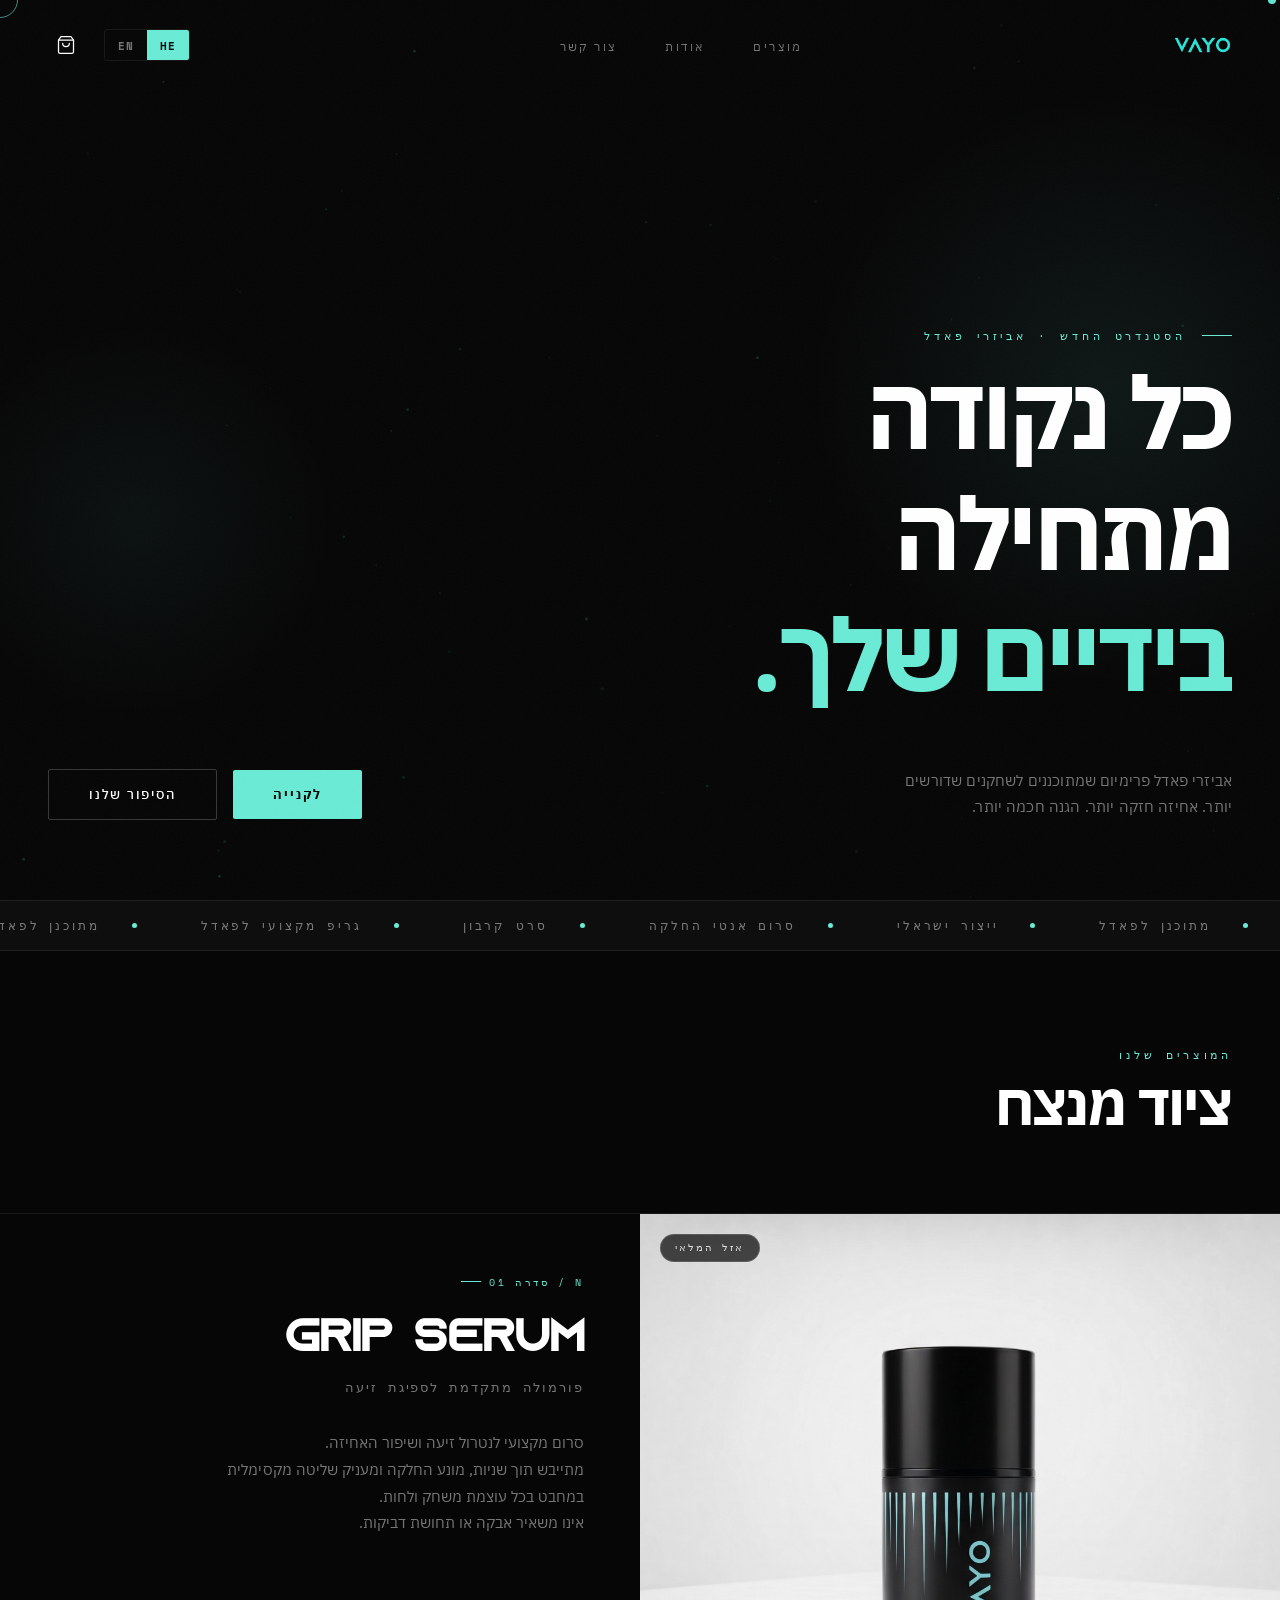
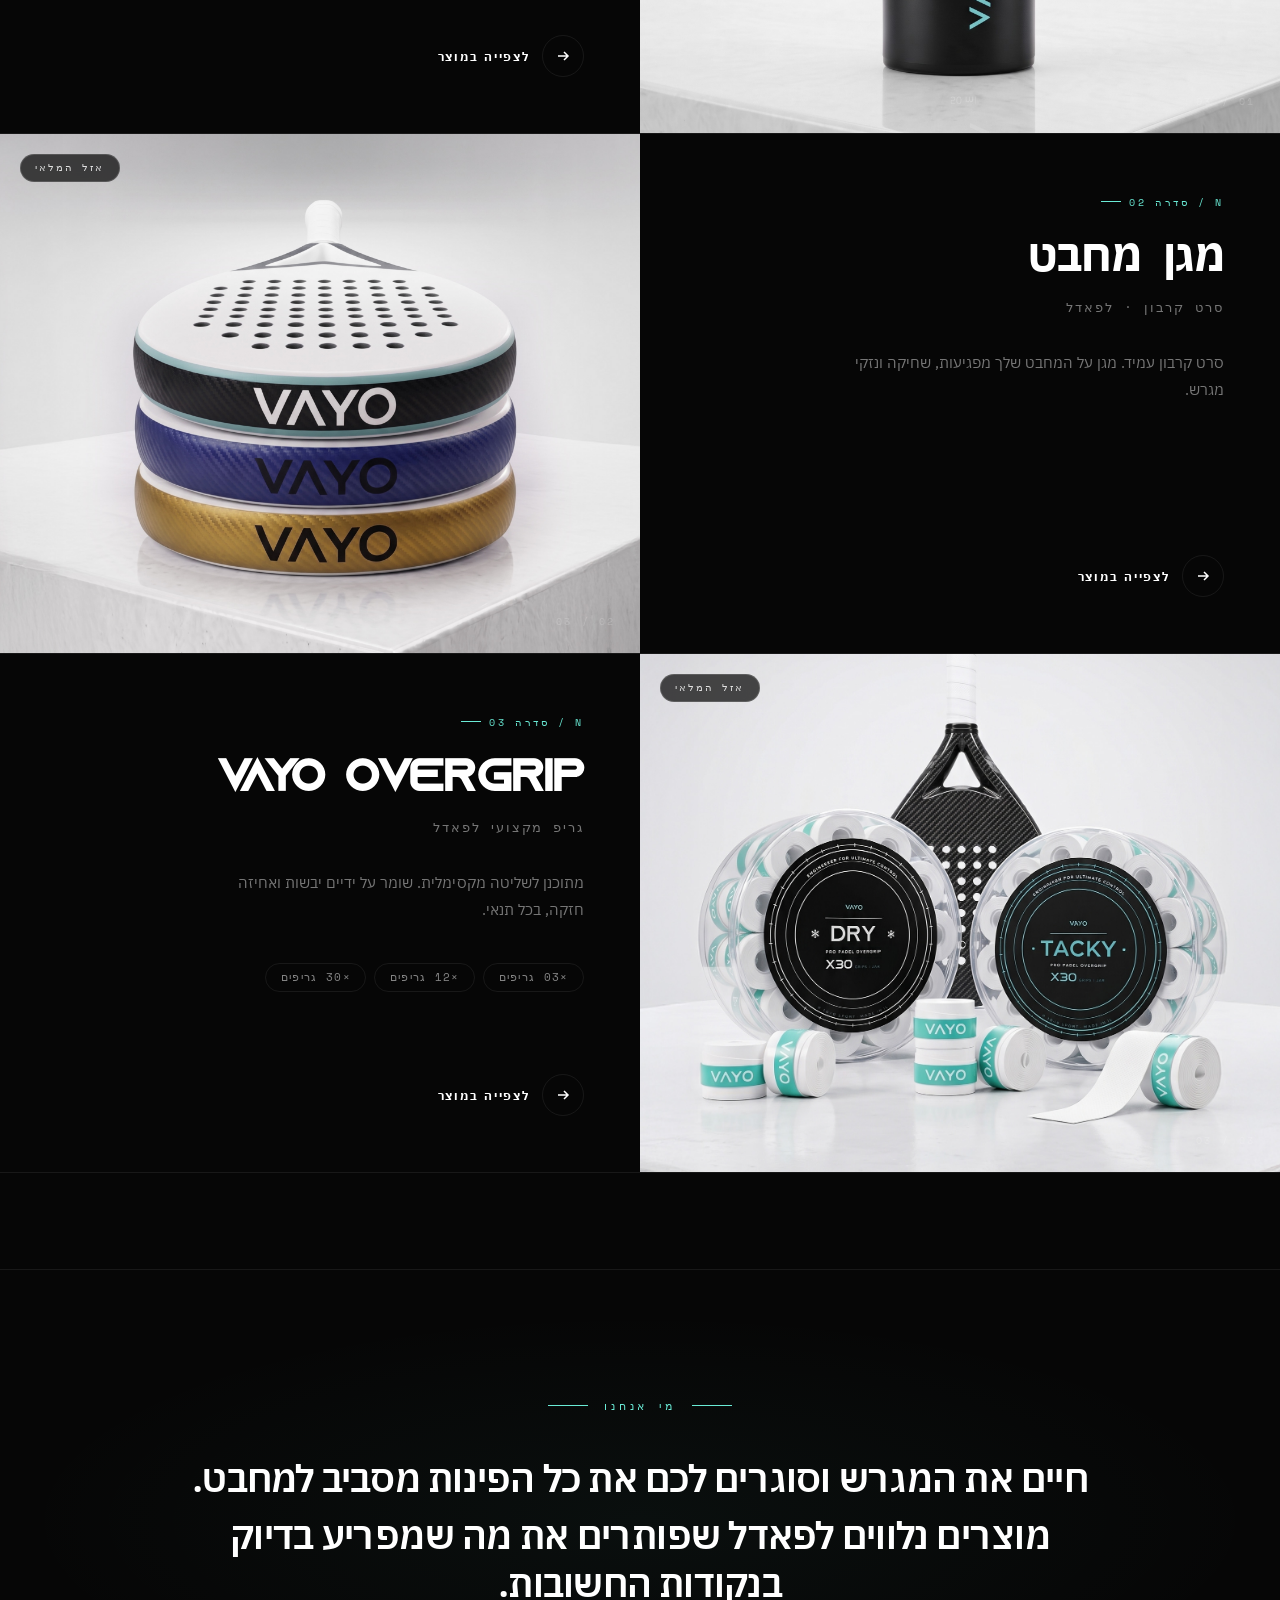
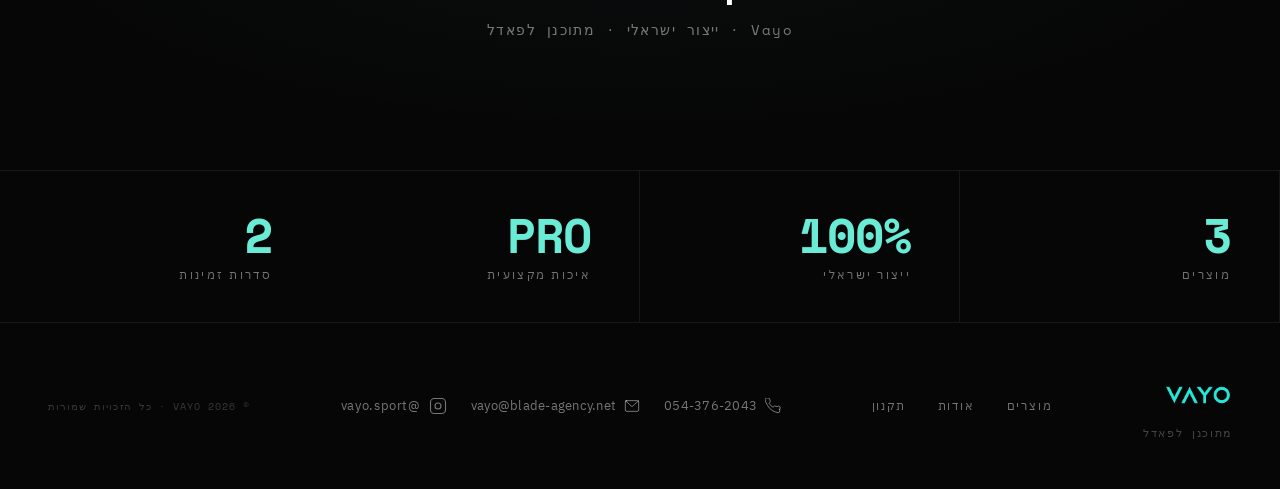
==== commit 9b3c0e23: "Replace 'סיבי פחמן'/'Carbon Fiber' with 'קרבון'/'Carbon' sitewide Co-Authored-By: Claude Sonnet 4.6 " ====
--- a/html/index.html
+++ b/html/index.html
@@ -165,8 +165,8 @@
         <div class="product-info-top">
           <div class="product-series-tag mono-el" data-i18n="p2_series">N / SERIES 02</div>
           <h3 class="product-name-large" data-i18n="p2_name">FRAME PROTECTOR</h3>
-          <div class="product-sub mono-el" data-i18n="p2_sub">Carbon Fiber Tape · For Padel</div>
-          <p class="product-desc" data-i18n="p2_desc">High resistance carbon fiber tape. Shields your racket from impacts, abrasion and court damage.</p>
+          <div class="product-sub mono-el" data-i18n="p2_sub">Carbon Tape · For Padel</div>
+          <p class="product-desc" data-i18n="p2_desc">High resistance carbon tape. Shields your racket from impacts, abrasion and court damage.</p>
         </div>
         <div class="product-info-bottom">
           <div class="product-arrow-link">
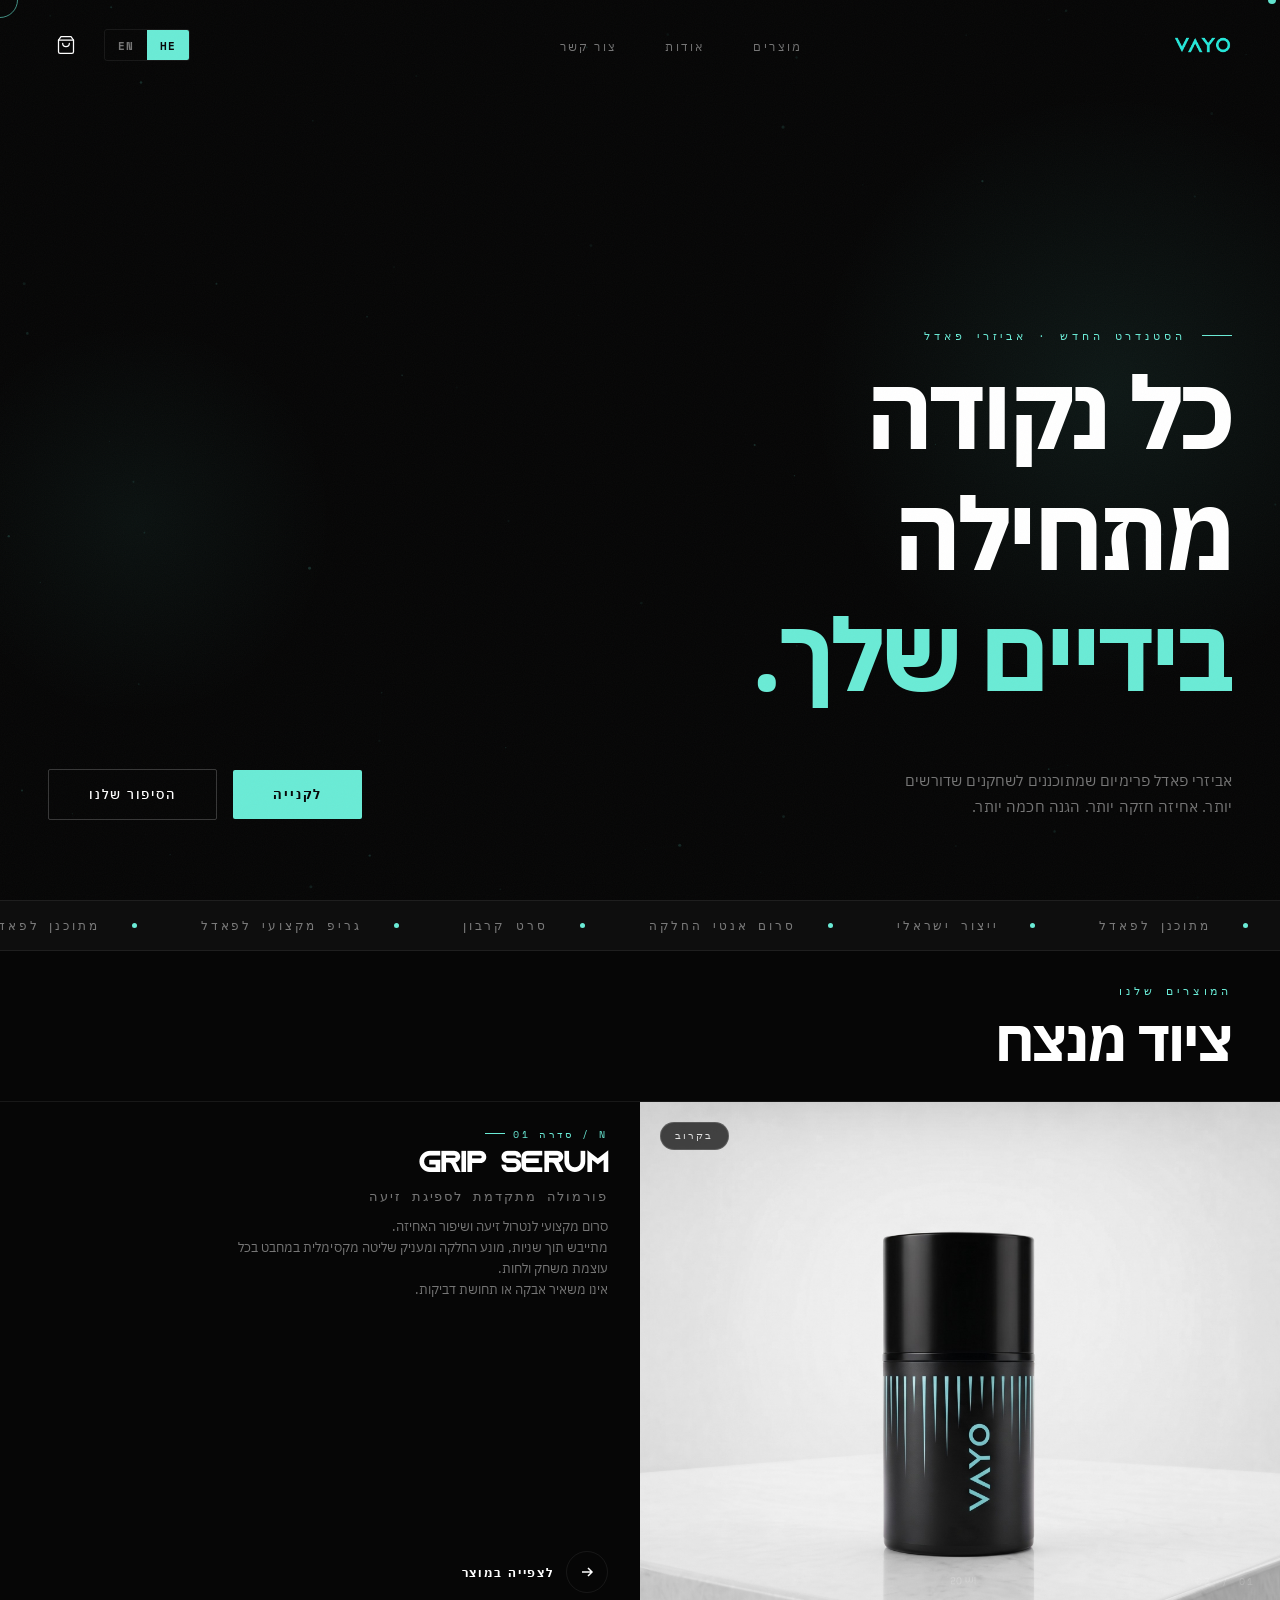
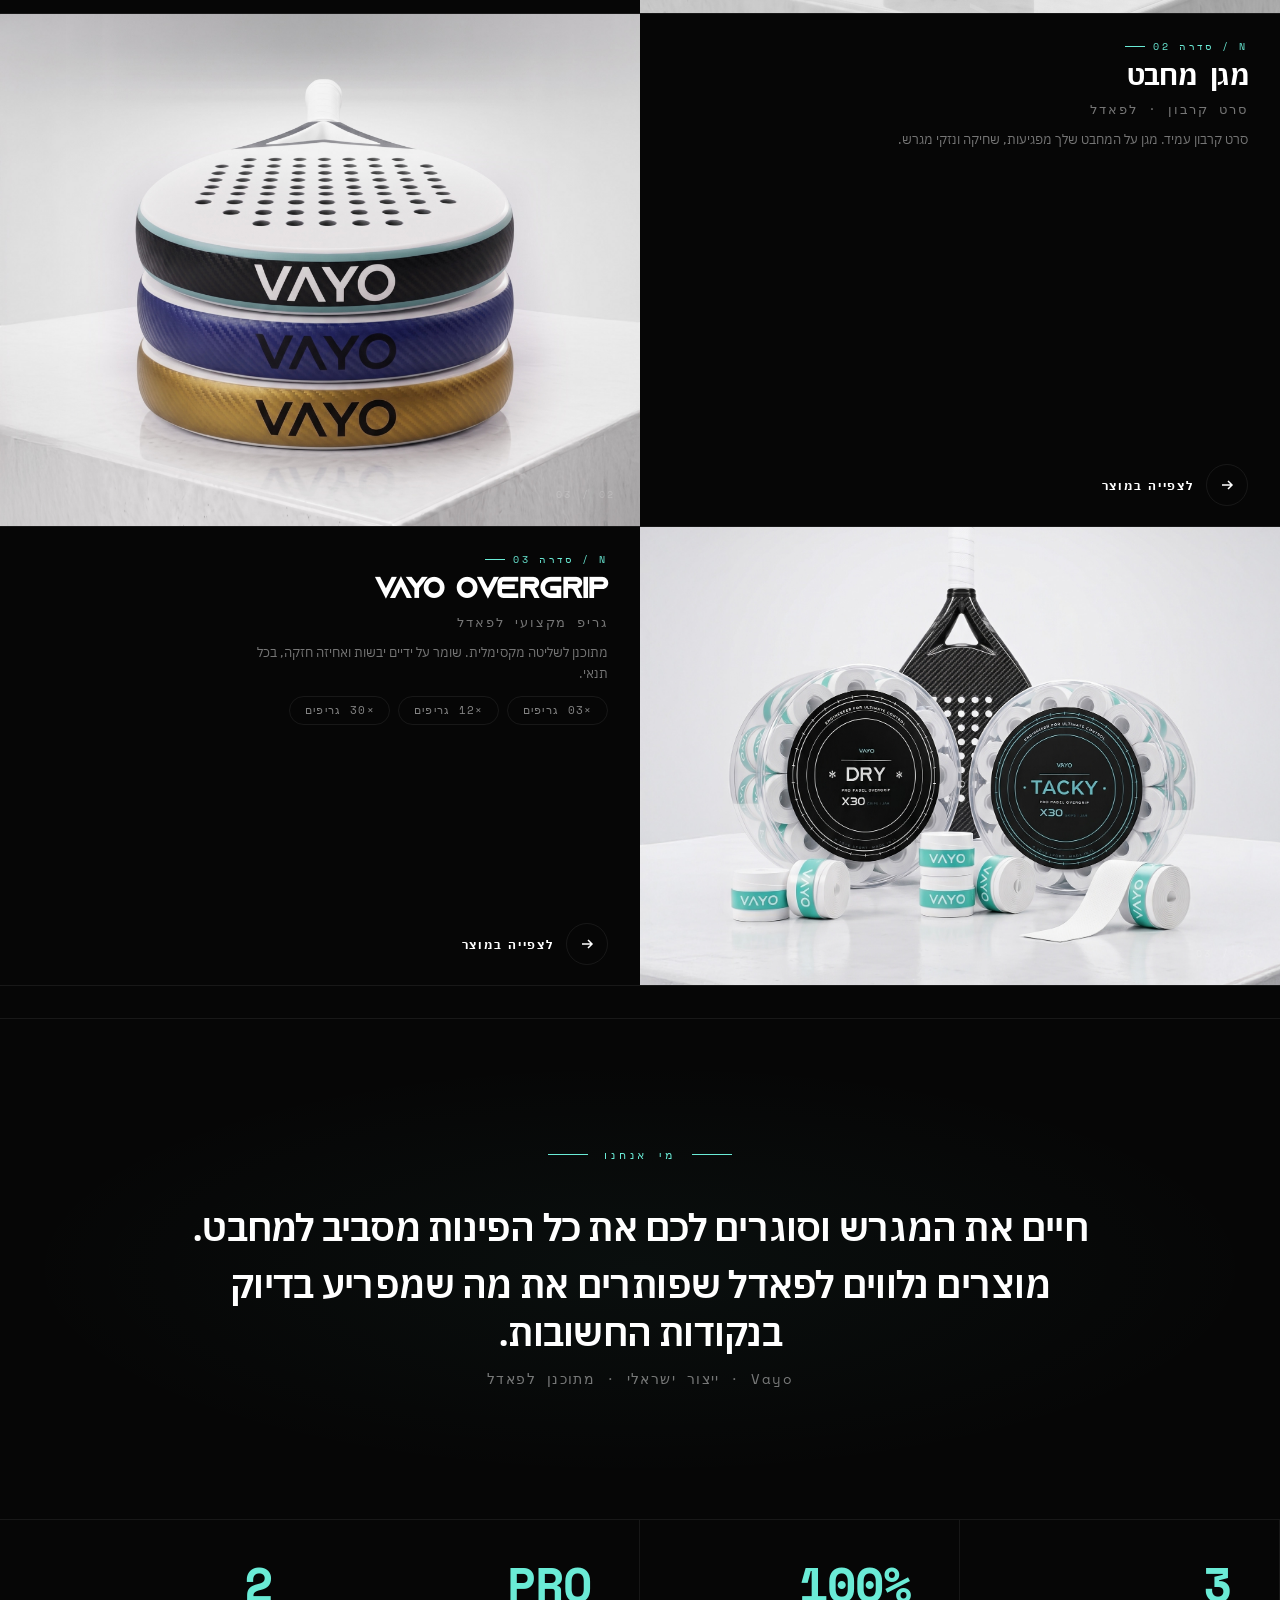
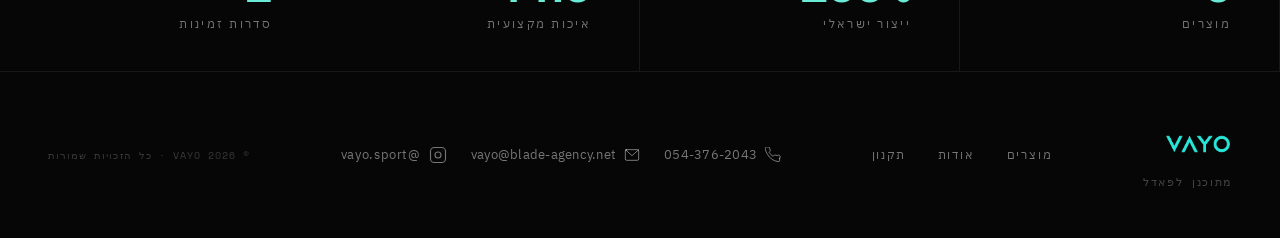
==== commit c87570ea: "Remove sold-out badges from grip and frame protector, serum shows 'בקרוב' Co-Authored-By: Claude Son" ====
--- a/html/index.html
+++ b/html/index.html
@@ -136,7 +136,7 @@
       <div class="product-visual">
         <img src="images/products/serum-h.jpg?v=2" alt="EXTREME DRY HAND" />
         <div class="product-num mono-el">01 / 03</div>
-        <span class="sold-out-badge" data-i18n="sold_out">SOLD OUT</span>
+        <span class="sold-out-badge" data-i18n="serum_soon">בקרוב</span>
       </div>
       <div class="product-info">
         <div class="product-info-top">
@@ -159,7 +159,6 @@
       <div class="product-visual">
         <img src="images/products/frame-general-h.jpg" alt="FRAME PROTECTOR" />
         <div class="product-num mono-el">02 / 03</div>
-        <span class="sold-out-badge" data-i18n="sold_out">SOLD OUT</span>
       </div>
       <div class="product-info">
         <div class="product-info-top">
@@ -182,7 +181,6 @@
       <div class="product-visual">
         <img src="images/products/grip-general-h.jpg" alt="VAYO Overgrip" onerror="this.style.display='none'" />
         <div class="product-num mono-el">03 / 03</div>
-        <span class="sold-out-badge" data-i18n="sold_out">SOLD OUT</span>
       </div>
       <div class="product-info">
         <div class="product-info-top">
--- a/html/css/style.css
+++ b/html/css/style.css
@@ -452,10 +452,10 @@
 /* ============================
    PRODUCTS — FULL WIDTH STACKED
    ============================ */
-.products-section { padding: 6rem 0; }
+.products-section { padding: 2rem 0; }
 .products-header {
   padding: 0 3rem;
-  margin-bottom: 5rem;
+  margin-bottom: 2rem;
   display: flex;
   align-items: flex-end;
   justify-content: space-between;
@@ -482,7 +482,7 @@
   display: grid;
   grid-template-columns: 1fr 1fr;
   border-top: 1px solid var(--border);
-  min-height: 520px;
+  min-height: 200px;
   position: relative;
   overflow: hidden;
   transition: background 0.4s;
@@ -499,7 +499,7 @@
   display: flex;
   align-items: center;
   justify-content: center;
-  min-height: 420px;
+  min-height: 180px;
 }
 .product-visual img {
   width: 100%; height: 100%;
@@ -537,7 +537,7 @@
 }
 
 .product-info {
-  padding: 3.5rem;
+  padding: 1.25rem 2rem;
   display: flex;
   flex-direction: column;
   justify-content: space-between;
@@ -553,7 +553,7 @@
   letter-spacing: 0.25em;
   text-transform: uppercase;
   color: var(--teal);
-  margin-bottom: 1.75rem;
+  margin-bottom: 0.6rem;
 }
 .product-series-tag::before {
   content: '';
@@ -561,33 +561,33 @@
   background: var(--teal);
 }
 .product-name-large {
-  font-size: clamp(2.2rem, 3.5vw, 4rem);
+  font-size: clamp(1.4rem, 2.2vw, 2.4rem);
   font-weight: 700;
   text-transform: uppercase;
   letter-spacing: -0.02em;
   line-height: 1;
-  margin-bottom: 1rem;
+  margin-bottom: 0.5rem;
 }
 .product-sub {
   font-size: 0.8rem;
   letter-spacing: 0.15em;
   text-transform: uppercase;
   color: var(--gray);
-  margin-bottom: 2rem;
+  margin-bottom: 0.6rem;
   font-family: var(--mono);
 }
 .product-desc {
-  font-size: 0.95rem;
-  color: var(--gray);
-  line-height: 1.75;
+  font-size: 0.82rem;
+  color: var(--gray);
+  line-height: 1.6;
   max-width: 380px;
-  margin-bottom: 2.5rem;
+  margin-bottom: 0.75rem;
 }
 .product-chips {
   display: flex;
   flex-wrap: wrap;
   gap: 0.5rem;
-  margin-bottom: 3rem;
+  margin-bottom: 0.75rem;
 }
 .chip {
   padding: 0.35rem 0.9rem;
@@ -727,7 +727,7 @@
   margin-bottom: 0.6rem;
 }
 .manifesto-text:last-of-type {
-  margin-bottom: 3rem;
+  margin-bottom: 0.75rem;
 }
 .manifesto-text em {
   font-style: normal;
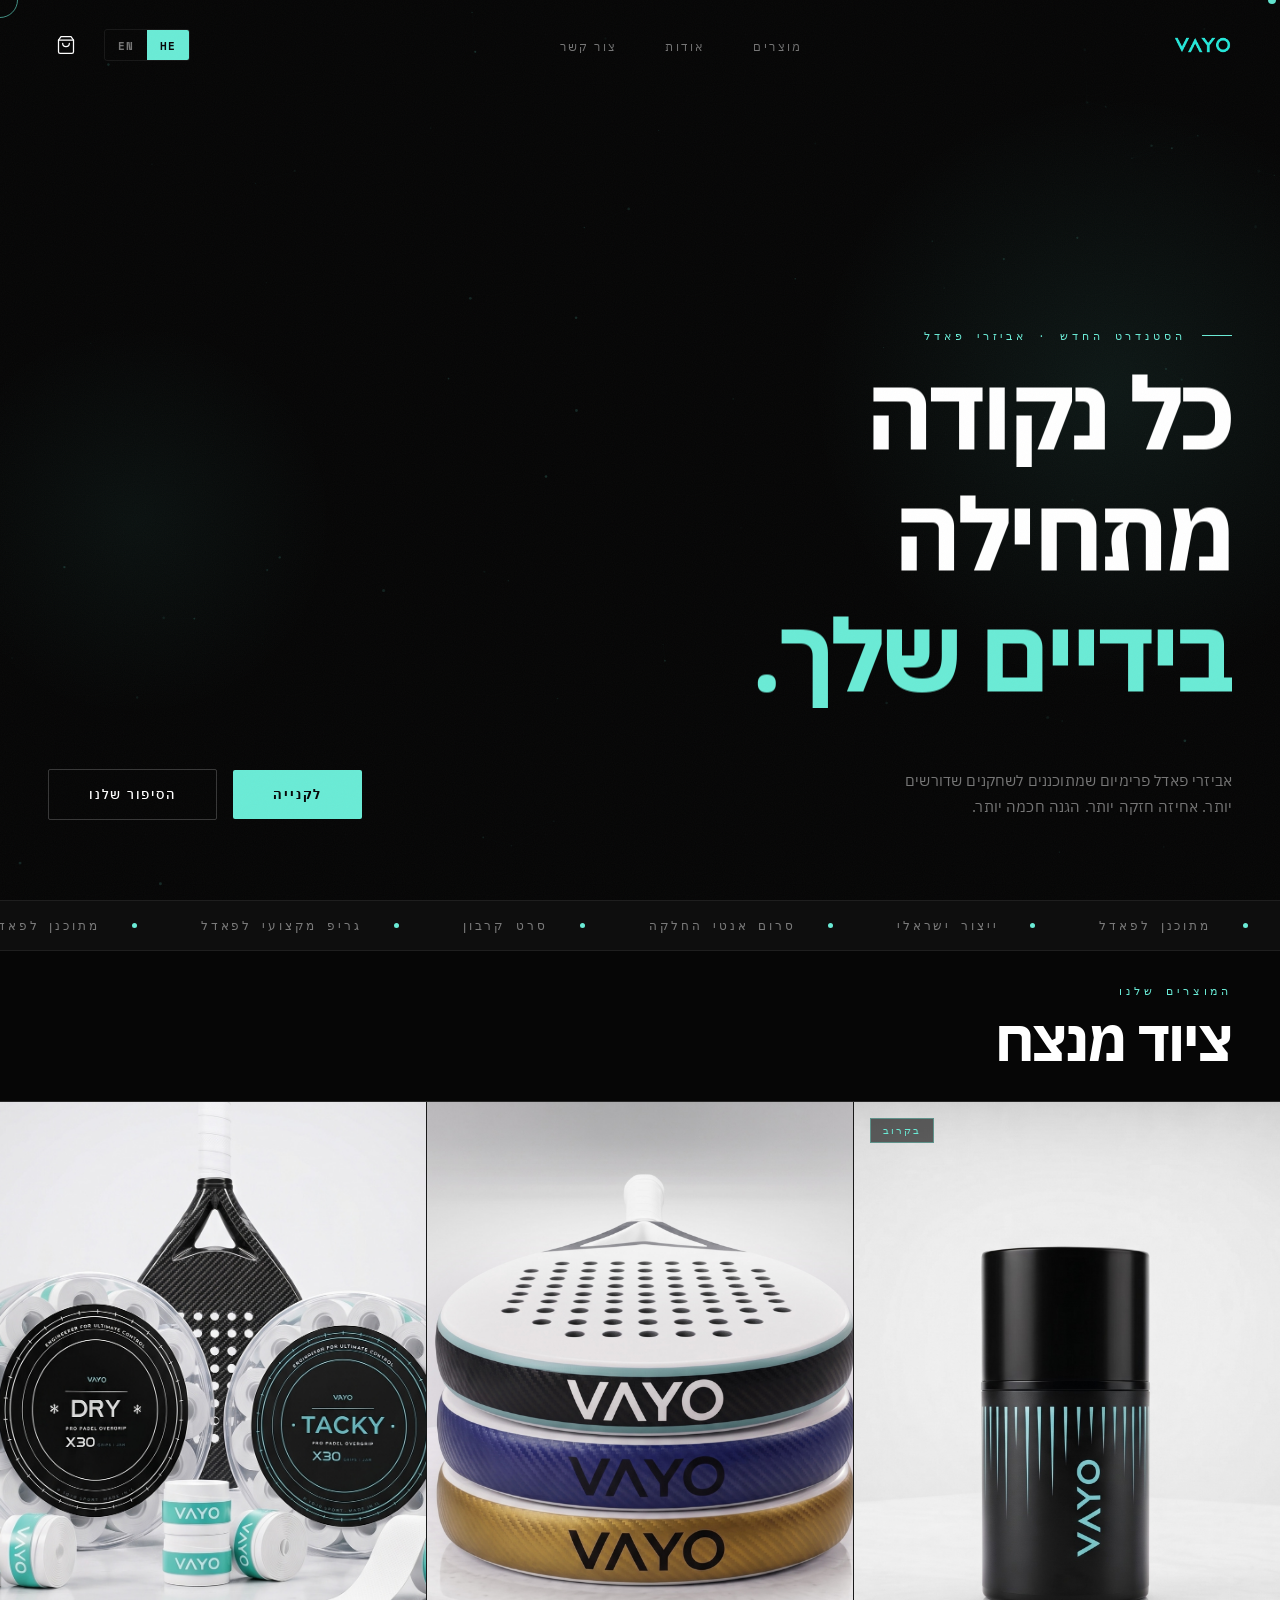
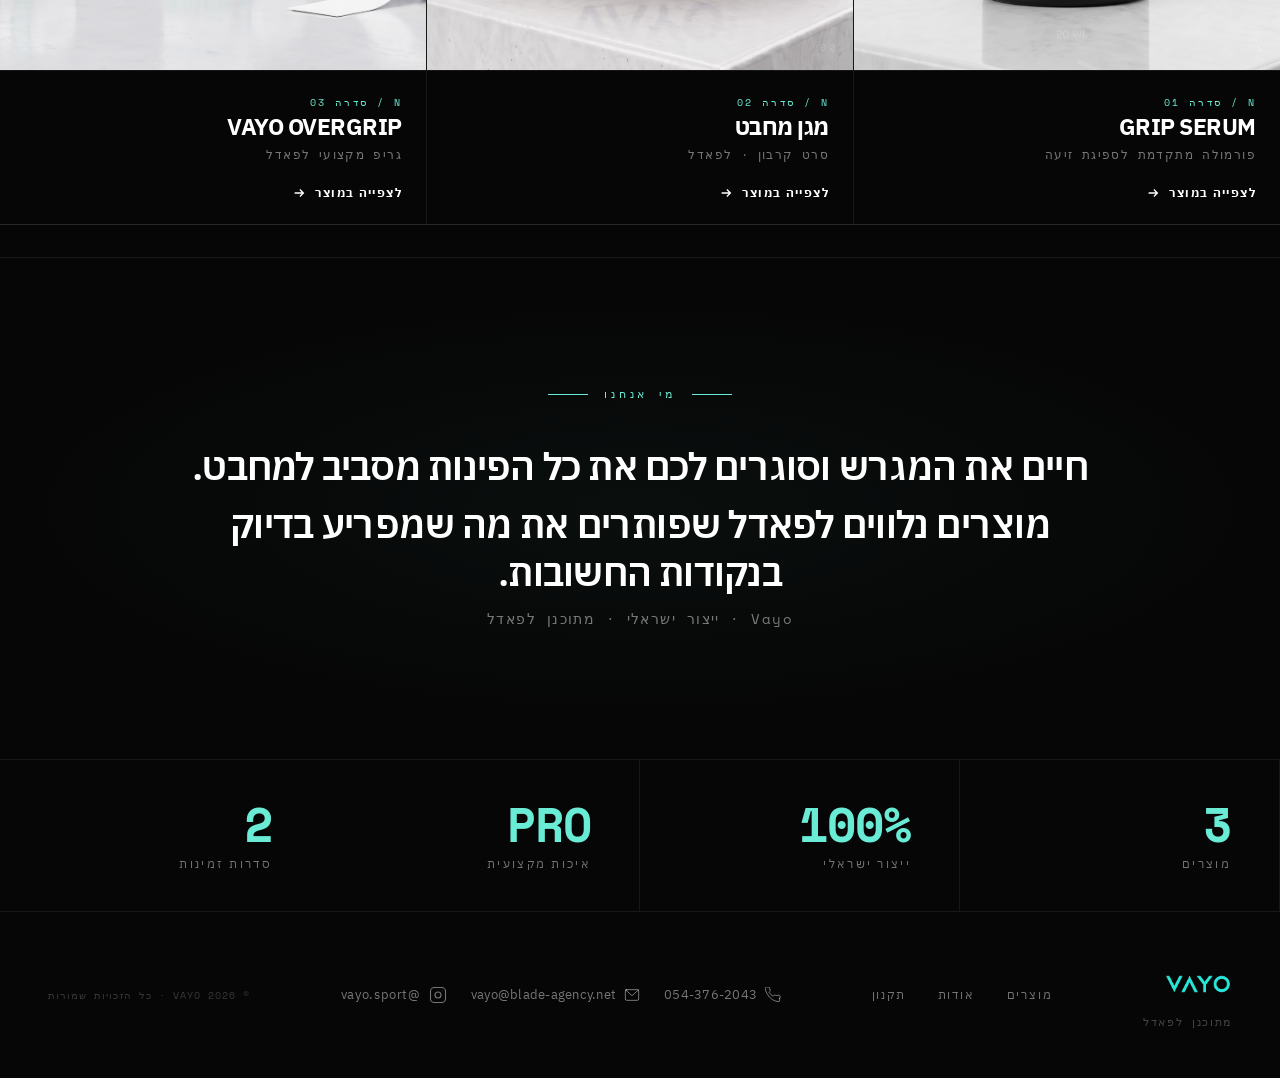
==== commit a223767e: "Replace product rows with 3-column card grid Co-Authored-By: Claude Sonnet 4.6 <noreply@anthropic.co" ====
--- a/html/index.html
+++ b/html/index.html
@@ -131,78 +131,61 @@
       </div>
     </div>
 
-    <!-- SERUM - 01 -->
-    <a href="pages/serum.html" class="product-row reveal">
-      <div class="product-visual">
-        <img src="images/products/serum-h.jpg?v=2" alt="EXTREME DRY HAND" />
-        <div class="product-num mono-el">01 / 03</div>
-        <span class="sold-out-badge" data-i18n="serum_soon">בקרוב</span>
-      </div>
-      <div class="product-info">
-        <div class="product-info-top">
-          <div class="product-series-tag mono-el" data-i18n="p3_series">N / SERIES 01</div>
-          <h3 class="product-name-large" data-i18n="p3_name">GRIP SERUM</h3>
-          <div class="product-sub mono-el" data-i18n="p3_sub">Anti-Slip Formula</div>
-          <p class="product-desc" data-i18n="p3_desc">A revolutionary anti-slip serum that maximizes grip performance. One spray. Total control.</p>
-        </div>
-        <div class="product-info-bottom">
-          <div class="product-arrow-link">
+    <div class="products-grid">
+
+      <!-- SERUM - 01 -->
+      <a href="pages/serum.html" class="pcard reveal">
+        <div class="pcard-img">
+          <img src="images/products/serum-h.jpg?v=2" alt="GRIP SERUM" />
+          <span class="pcard-badge" data-i18n="serum_soon">בקרוב</span>
+          <div class="pcard-num mono-el">01</div>
+        </div>
+        <div class="pcard-info">
+          <div class="pcard-series mono-el" data-i18n="p3_series">N / SERIES 01</div>
+          <h3 class="pcard-name" data-i18n="p3_name">GRIP SERUM</h3>
+          <div class="pcard-sub mono-el" data-i18n="p3_sub">Anti-Slip Formula</div>
+          <div class="pcard-link">
             <span data-i18n="p3_link">View Product</span>
-            <div class="arrow-circle"><svg width="16" height="16" viewBox="0 0 16 16" fill="none" stroke="currentColor" stroke-width="1.5"><path d="M3 8h10M9 4l4 4-4 4"/></svg></div>
+            <svg width="14" height="14" viewBox="0 0 16 16" fill="none" stroke="currentColor" stroke-width="1.5"><path d="M3 8h10M9 4l4 4-4 4"/></svg>
           </div>
         </div>
-      </div>
-    </a>
-
-    <!-- FRAME PROTECTOR - 02 -->
-    <a href="pages/frame-protector.html" class="product-row reverse reveal">
-      <div class="product-visual">
-        <img src="images/products/frame-general-h.jpg" alt="FRAME PROTECTOR" />
-        <div class="product-num mono-el">02 / 03</div>
-      </div>
-      <div class="product-info">
-        <div class="product-info-top">
-          <div class="product-series-tag mono-el" data-i18n="p2_series">N / SERIES 02</div>
-          <h3 class="product-name-large" data-i18n="p2_name">FRAME PROTECTOR</h3>
-          <div class="product-sub mono-el" data-i18n="p2_sub">Carbon Tape · For Padel</div>
-          <p class="product-desc" data-i18n="p2_desc">High resistance carbon tape. Shields your racket from impacts, abrasion and court damage.</p>
-        </div>
-        <div class="product-info-bottom">
-          <div class="product-arrow-link">
+      </a>
+
+      <!-- FRAME PROTECTOR - 02 -->
+      <a href="pages/frame-protector.html" class="pcard reveal">
+        <div class="pcard-img">
+          <img src="images/products/frame-general-h.jpg" alt="FRAME PROTECTOR" />
+          <div class="pcard-num mono-el">02</div>
+        </div>
+        <div class="pcard-info">
+          <div class="pcard-series mono-el" data-i18n="p2_series">N / SERIES 02</div>
+          <h3 class="pcard-name" data-i18n="p2_name">FRAME PROTECTOR</h3>
+          <div class="pcard-sub mono-el" data-i18n="p2_sub">Carbon Tape · For Padel</div>
+          <div class="pcard-link">
             <span data-i18n="p2_link">View Product</span>
-            <div class="arrow-circle"><svg width="16" height="16" viewBox="0 0 16 16" fill="none" stroke="currentColor" stroke-width="1.5"><path d="M3 8h10M9 4l4 4-4 4"/></svg></div>
+            <svg width="14" height="14" viewBox="0 0 16 16" fill="none" stroke="currentColor" stroke-width="1.5"><path d="M3 8h10M9 4l4 4-4 4"/></svg>
           </div>
         </div>
-      </div>
-    </a>
-
-    <!-- GRIP - 03 -->
-    <a href="pages/grip.html" class="product-row reveal">
-      <div class="product-visual">
-        <img src="images/products/grip-general-h.jpg" alt="VAYO Overgrip" onerror="this.style.display='none'" />
-        <div class="product-num mono-el">03 / 03</div>
-      </div>
-      <div class="product-info">
-        <div class="product-info-top">
-          <div class="product-series-tag mono-el" data-i18n="p1_series">N / SERIES 03</div>
-          <h3 class="product-name-large" data-i18n="p1_name">VAYO Overgrip</h3>
-          <div class="product-sub mono-el" data-i18n="p1_sub">Pro Padel Overgrip</div>
-          <p class="product-desc" data-i18n="p1_desc">Engineered for ultimate control. Keeps hands dry, grip firm, no matter the conditions.</p>
-          <div class="product-chips">
-            <span class="chip" data-i18n="p1_chip1">×03 Grips</span>
-            <span class="chip" data-i18n="p1_chip2">×12 Grips</span>
-            <span class="chip" data-i18n="p1_chip3">×30 Grips</span>
+      </a>
+
+      <!-- GRIP - 03 -->
+      <a href="pages/grip.html" class="pcard reveal">
+        <div class="pcard-img">
+          <img src="images/products/grip-general-h.jpg" alt="VAYO Overgrip" />
+          <div class="pcard-num mono-el">03</div>
+        </div>
+        <div class="pcard-info">
+          <div class="pcard-series mono-el" data-i18n="p1_series">N / SERIES 03</div>
+          <h3 class="pcard-name" data-i18n="p1_name">VAYO Overgrip</h3>
+          <div class="pcard-sub mono-el" data-i18n="p1_sub">Pro Padel Overgrip</div>
+          <div class="pcard-link">
+            <span data-i18n="p1_link">View Product</span>
+            <svg width="14" height="14" viewBox="0 0 16 16" fill="none" stroke="currentColor" stroke-width="1.5"><path d="M3 8h10M9 4l4 4-4 4"/></svg>
           </div>
         </div>
-        <div class="product-info-bottom">
-          <div class="product-arrow-link">
-            <span data-i18n="p1_link">View Product</span>
-            <div class="arrow-circle"><svg width="16" height="16" viewBox="0 0 16 16" fill="none" stroke="currentColor" stroke-width="1.5"><path d="M3 8h10M9 4l4 4-4 4"/></svg></div>
-          </div>
-        </div>
-      </div>
-    </a>
-
+      </a>
+
+    </div>
   </section>
 
   <!-- MANIFESTO -->
--- a/html/css/style.css
+++ b/html/css/style.css
@@ -477,6 +477,117 @@
   text-transform: uppercase;
 }
 
+/* ── Product Cards Grid ── */
+.products-grid {
+  display: grid;
+  grid-template-columns: repeat(3, 1fr);
+  gap: 1px;
+  background: var(--border);
+  border-top: 1px solid var(--border);
+  border-bottom: 1px solid var(--border);
+}
+
+.pcard {
+  background: var(--black);
+  display: flex;
+  flex-direction: column;
+  position: relative;
+  overflow: hidden;
+  transition: background 0.3s;
+  text-decoration: none;
+  color: inherit;
+}
+.pcard:hover { background: var(--dark); }
+
+.pcard-img {
+  position: relative;
+  aspect-ratio: 3 / 4;
+  overflow: hidden;
+  background: var(--card);
+}
+.pcard-img img {
+  width: 100%; height: 100%;
+  object-fit: cover;
+  transition: transform 0.7s cubic-bezier(0.16,1,0.3,1);
+}
+.pcard:hover .pcard-img img { transform: scale(1.06); }
+
+.pcard-num {
+  position: absolute;
+  bottom: 1rem; right: 1rem;
+  font-size: 0.6rem;
+  letter-spacing: 0.25em;
+  color: rgba(255,255,255,0.25);
+}
+
+.pcard-badge {
+  position: absolute;
+  top: 1rem; left: 1rem;
+  background: rgba(0,0,0,0.6);
+  border: 1px solid rgba(106,235,214,0.4);
+  color: var(--teal);
+  font-family: var(--mono);
+  font-size: 0.6rem;
+  letter-spacing: 0.2em;
+  text-transform: uppercase;
+  padding: 0.3rem 0.75rem;
+  backdrop-filter: blur(4px);
+}
+
+.pcard-info {
+  padding: 1.5rem;
+  display: flex;
+  flex-direction: column;
+  gap: 0.4rem;
+  flex: 1;
+  border-top: 1px solid var(--border);
+}
+
+.pcard-series {
+  font-size: 0.6rem;
+  letter-spacing: 0.25em;
+  text-transform: uppercase;
+  color: var(--teal);
+}
+
+.pcard-name {
+  font-size: clamp(1.3rem, 1.8vw, 2rem);
+  font-weight: 700;
+  text-transform: uppercase;
+  letter-spacing: -0.02em;
+  line-height: 1;
+  color: var(--white);
+}
+
+.pcard-sub {
+  font-size: 0.72rem;
+  letter-spacing: 0.12em;
+  text-transform: uppercase;
+  color: var(--gray);
+  margin-top: 0.1rem;
+}
+
+.pcard-link {
+  display: flex;
+  align-items: center;
+  gap: 0.6rem;
+  margin-top: auto;
+  padding-top: 1rem;
+  font-size: 0.72rem;
+  font-weight: 700;
+  letter-spacing: 0.12em;
+  text-transform: uppercase;
+  color: var(--white);
+  transition: gap 0.25s;
+}
+.pcard:hover .pcard-link { gap: 1rem; color: var(--teal); }
+.pcard:hover .pcard-link svg { stroke: var(--teal); }
+
+@media (max-width: 768px) {
+  .products-grid { grid-template-columns: 1fr; gap: 1px; }
+  .pcard-img { aspect-ratio: 4 / 3; }
+}
+
 /* Product Row */
 .product-row {
   display: grid;
@@ -561,7 +672,7 @@
   background: var(--teal);
 }
 .product-name-large {
-  font-size: clamp(1.4rem, 2.2vw, 2.4rem);
+  font-size: clamp(2.2rem, 3.5vw, 4rem);
   font-weight: 700;
   text-transform: uppercase;
   letter-spacing: -0.02em;
@@ -577,9 +688,9 @@
   font-family: var(--mono);
 }
 .product-desc {
-  font-size: 0.82rem;
-  color: var(--gray);
-  line-height: 1.6;
+  font-size: 0.95rem;
+  color: var(--gray);
+  line-height: 1.75;
   max-width: 380px;
   margin-bottom: 0.75rem;
 }
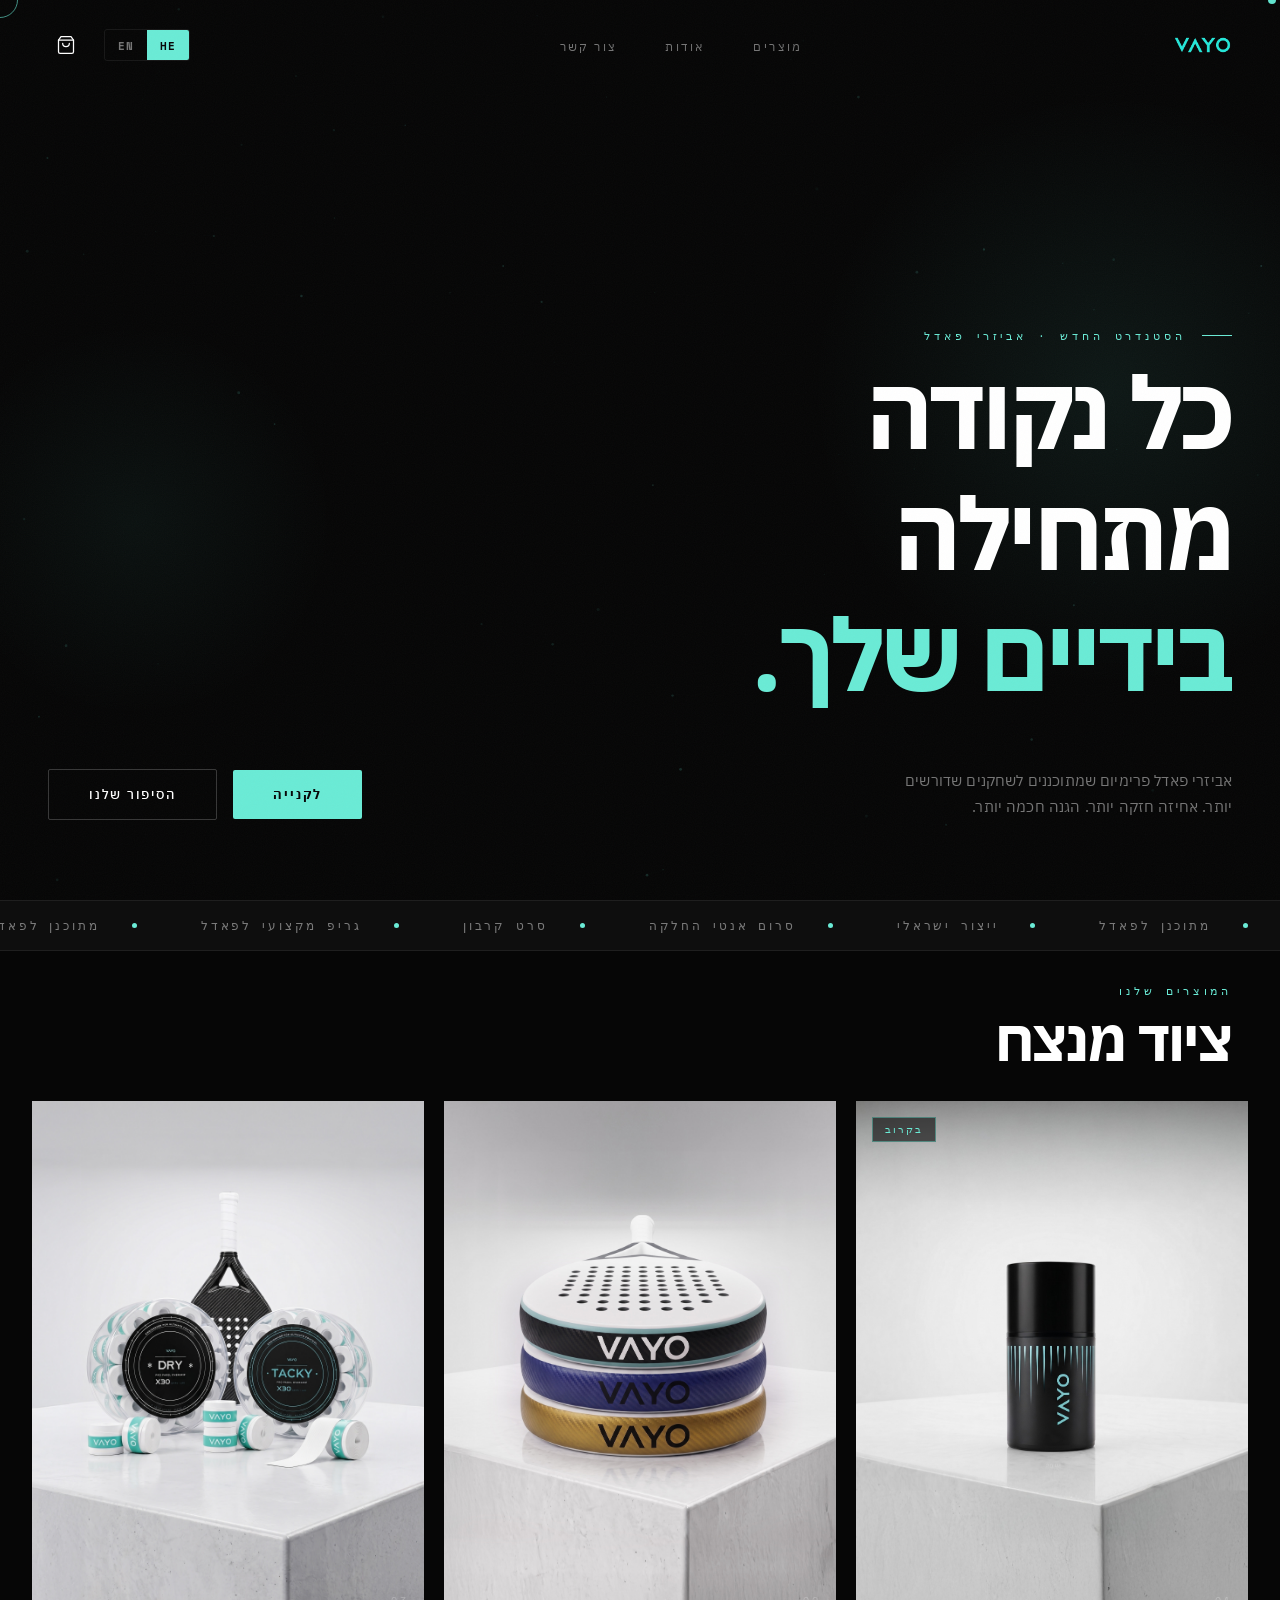
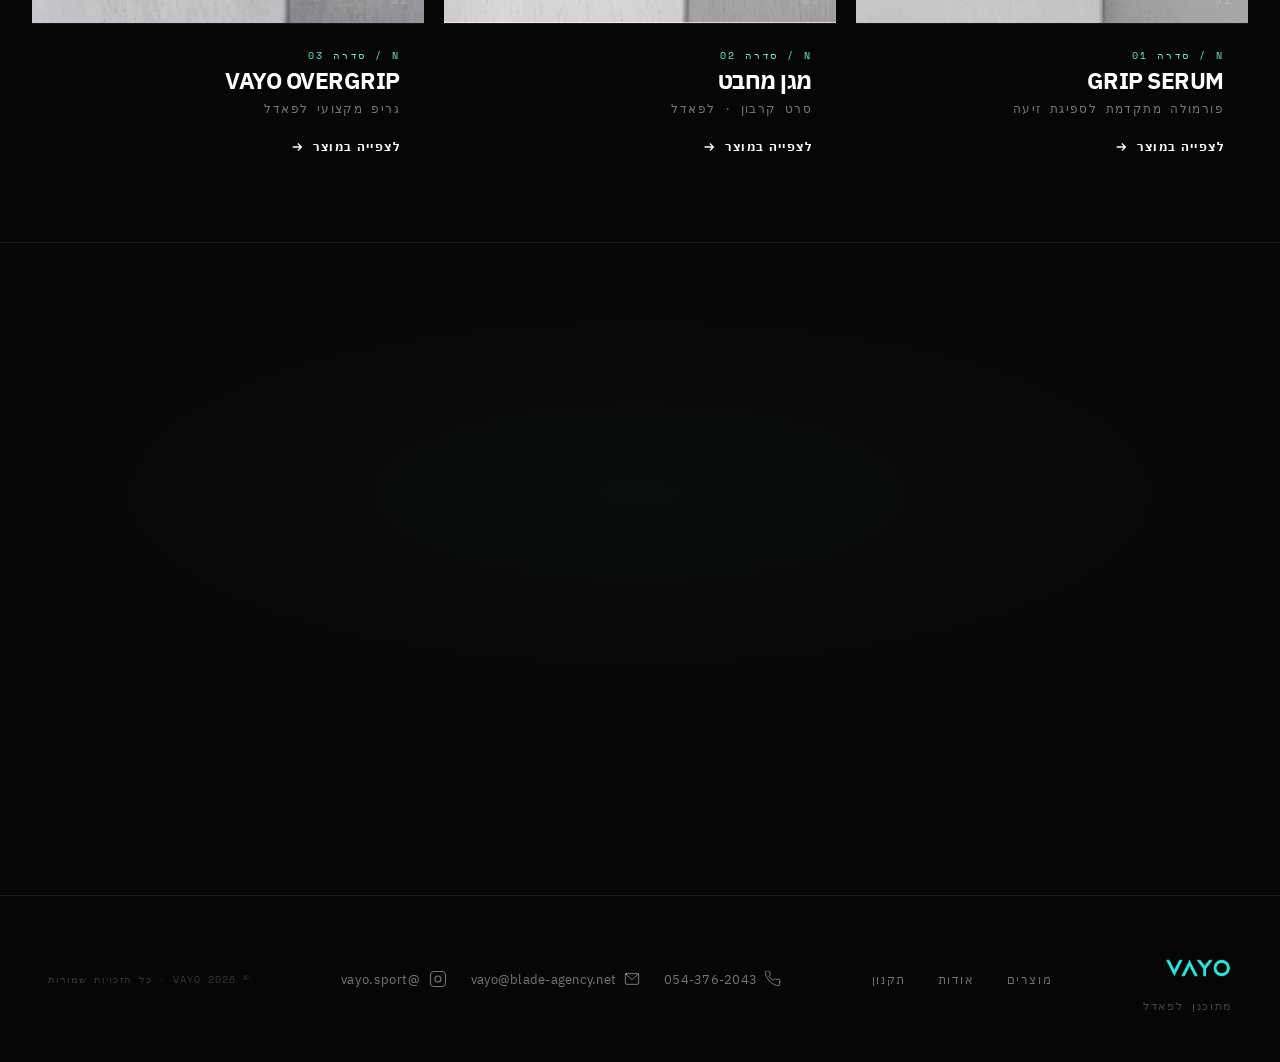
==== commit 83b6c3d1: "Use portrait images in product card grid Co-Authored-By: Claude Sonnet 4.6 <noreply@anthropic.com>" ====
--- a/html/index.html
+++ b/html/index.html
@@ -136,7 +136,7 @@
       <!-- SERUM - 01 -->
       <a href="pages/serum.html" class="pcard reveal">
         <div class="pcard-img">
-          <img src="images/products/serum-h.jpg?v=2" alt="GRIP SERUM" />
+          <img src="images/products/serum.jpg?v=2" alt="GRIP SERUM" />
           <span class="pcard-badge" data-i18n="serum_soon">בקרוב</span>
           <div class="pcard-num mono-el">01</div>
         </div>
@@ -154,7 +154,7 @@
       <!-- FRAME PROTECTOR - 02 -->
       <a href="pages/frame-protector.html" class="pcard reveal">
         <div class="pcard-img">
-          <img src="images/products/frame-general-h.jpg" alt="FRAME PROTECTOR" />
+          <img src="images/products/frame-general.jpg" alt="FRAME PROTECTOR" />
           <div class="pcard-num mono-el">02</div>
         </div>
         <div class="pcard-info">
@@ -171,7 +171,7 @@
       <!-- GRIP - 03 -->
       <a href="pages/grip.html" class="pcard reveal">
         <div class="pcard-img">
-          <img src="images/products/grip-general-h.jpg" alt="VAYO Overgrip" />
+          <img src="images/products/grip-general.jpg" alt="VAYO Overgrip" />
           <div class="pcard-num mono-el">03</div>
         </div>
         <div class="pcard-info">
--- a/html/css/style.css
+++ b/html/css/style.css
@@ -481,10 +481,8 @@
 .products-grid {
   display: grid;
   grid-template-columns: repeat(3, 1fr);
-  gap: 1px;
-  background: var(--border);
-  border-top: 1px solid var(--border);
-  border-bottom: 1px solid var(--border);
+  gap: 20px;
+  padding: 0 2rem 2rem;
 }
 
 .pcard {
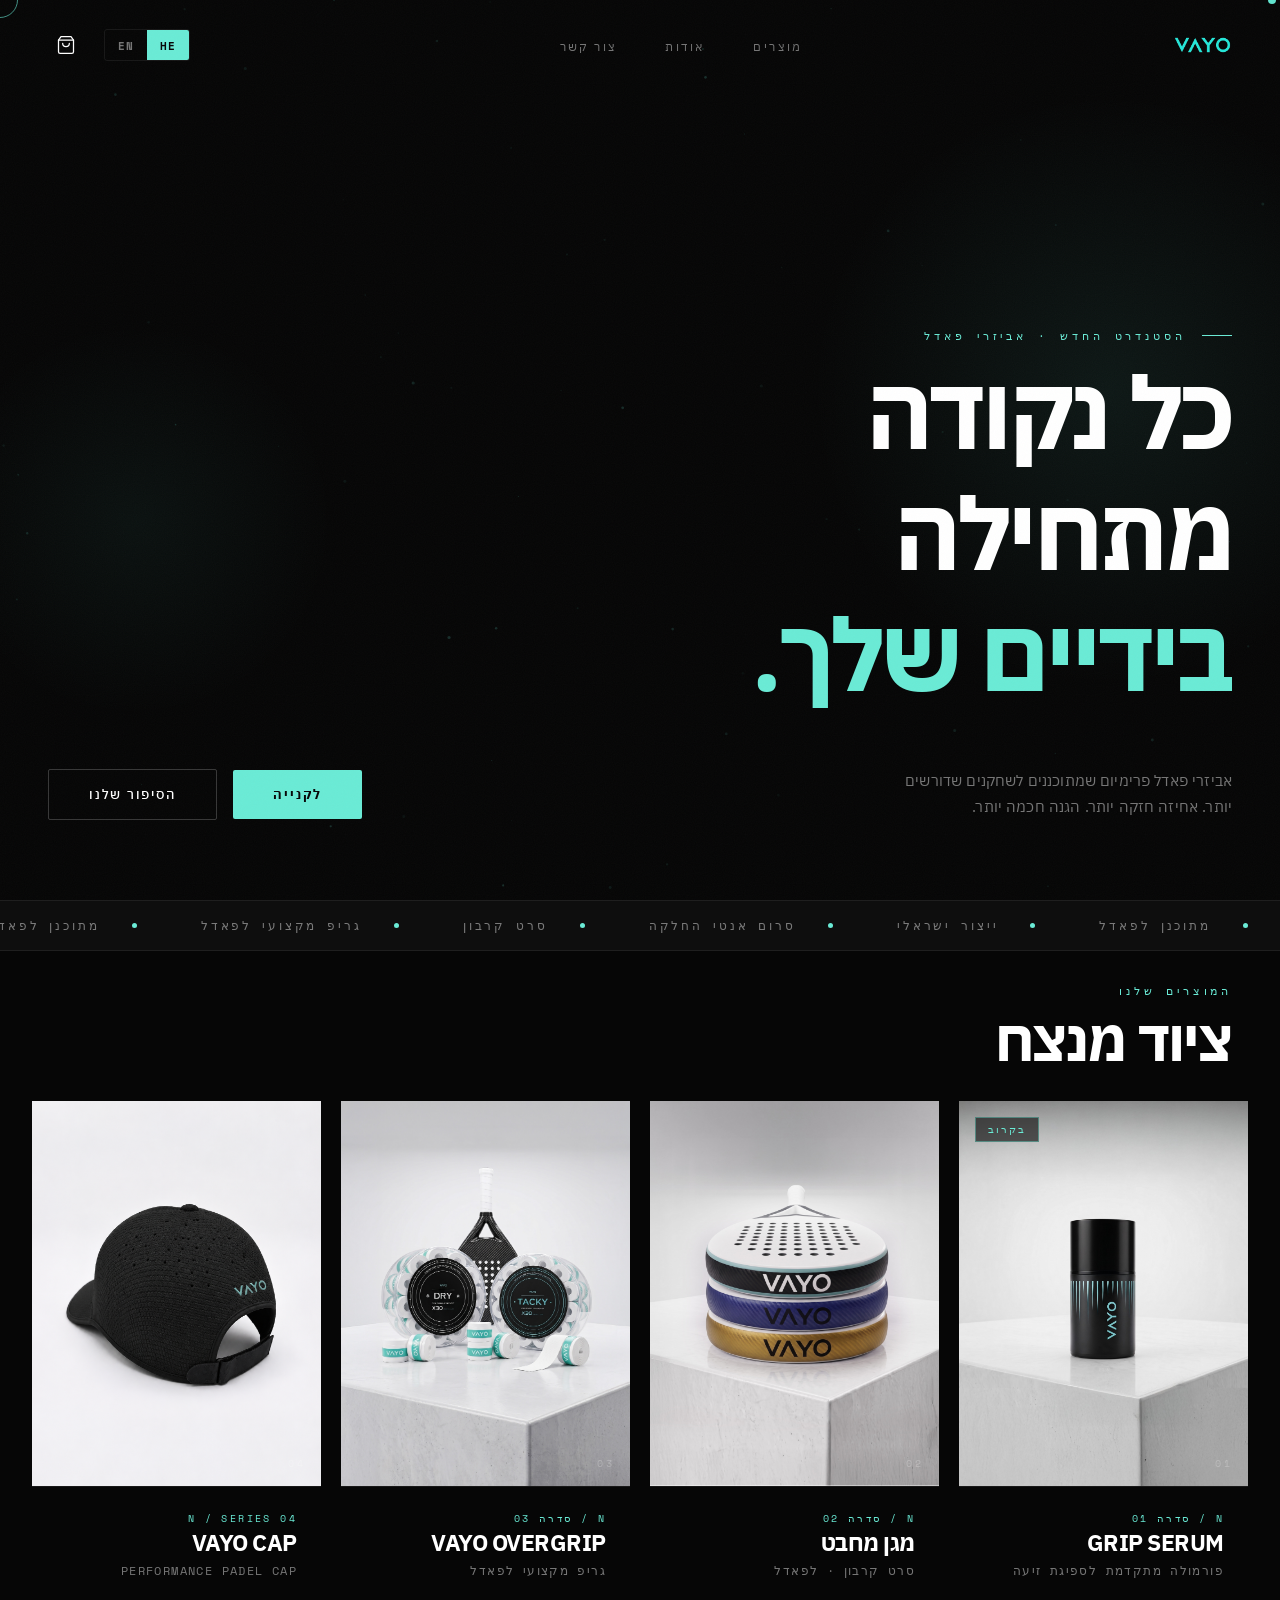
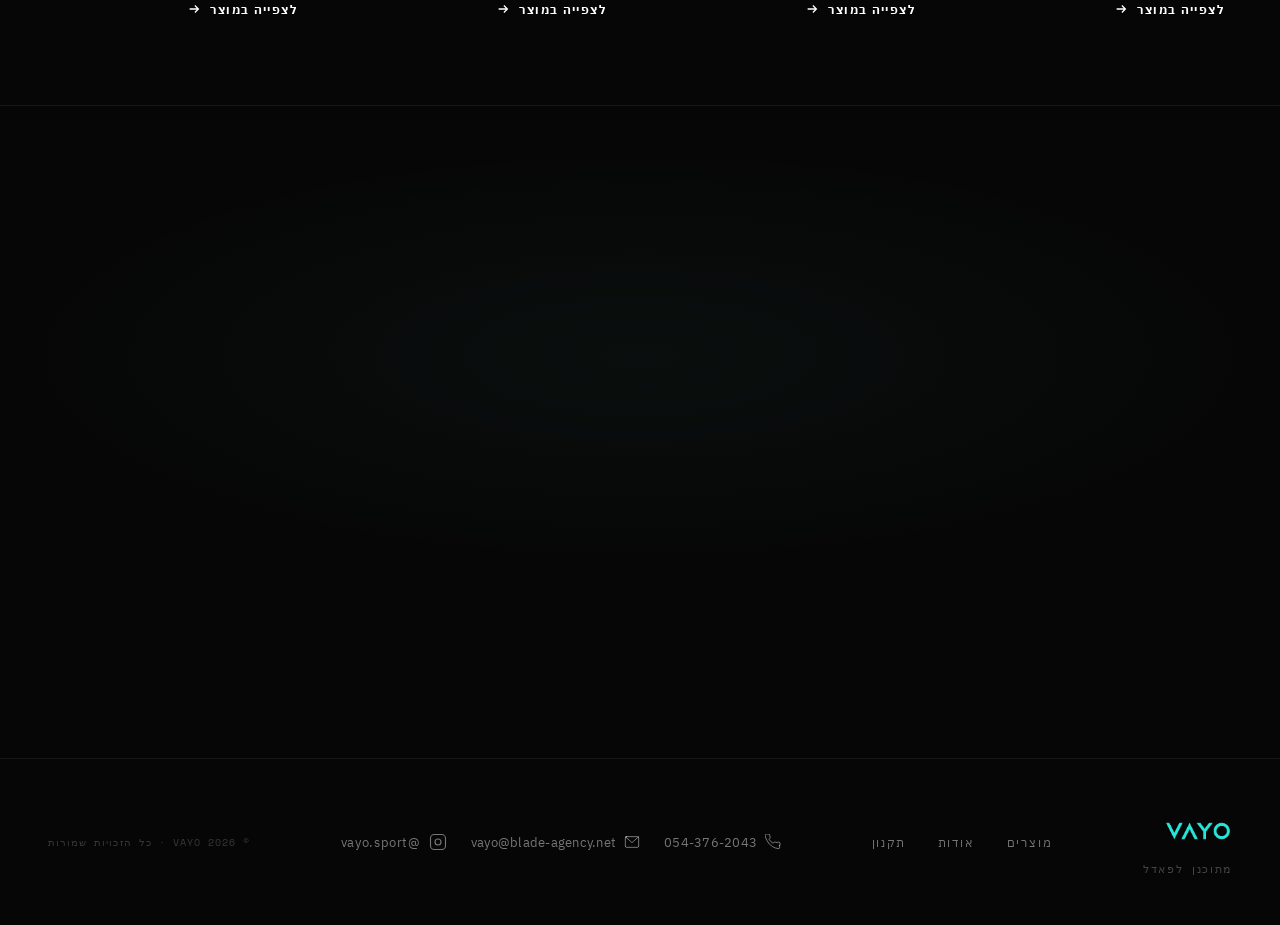
==== commit 0f6a2d6e: "Add VAYO Cap product — 3 colors, 119 ₪, 4-column grid Co-Authored-By: Claude Sonnet 4.6 <noreply@ant" ====
--- a/html/index.html
+++ b/html/index.html
@@ -185,6 +185,24 @@
         </div>
       </a>
 
+
+      <!-- HAT - 04 -->
+      <a href="pages/hat.html" class="pcard reveal">
+        <div class="pcard-img">
+          <img src="images/products/hat-black.png" alt="VAYO Cap" />
+          <div class="pcard-num mono-el">04</div>
+        </div>
+        <div class="pcard-info">
+          <div class="pcard-series mono-el">N / SERIES 04</div>
+          <h3 class="pcard-name">VAYO Cap</h3>
+          <div class="pcard-sub mono-el">Performance Padel Cap</div>
+          <div class="pcard-link">
+            <span>לצפייה במוצר</span>
+            <svg width="14" height="14" viewBox="0 0 16 16" fill="none" stroke="currentColor" stroke-width="1.5"><path d="M3 8h10M9 4l4 4-4 4"/></svg>
+          </div>
+        </div>
+      </a>
+
     </div>
   </section>
 
--- a/html/css/style.css
+++ b/html/css/style.css
@@ -480,7 +480,7 @@
 /* ── Product Cards Grid ── */
 .products-grid {
   display: grid;
-  grid-template-columns: repeat(3, 1fr);
+  grid-template-columns: repeat(4, 1fr);
   gap: 20px;
   padding: 0 2rem 2rem;
 }
